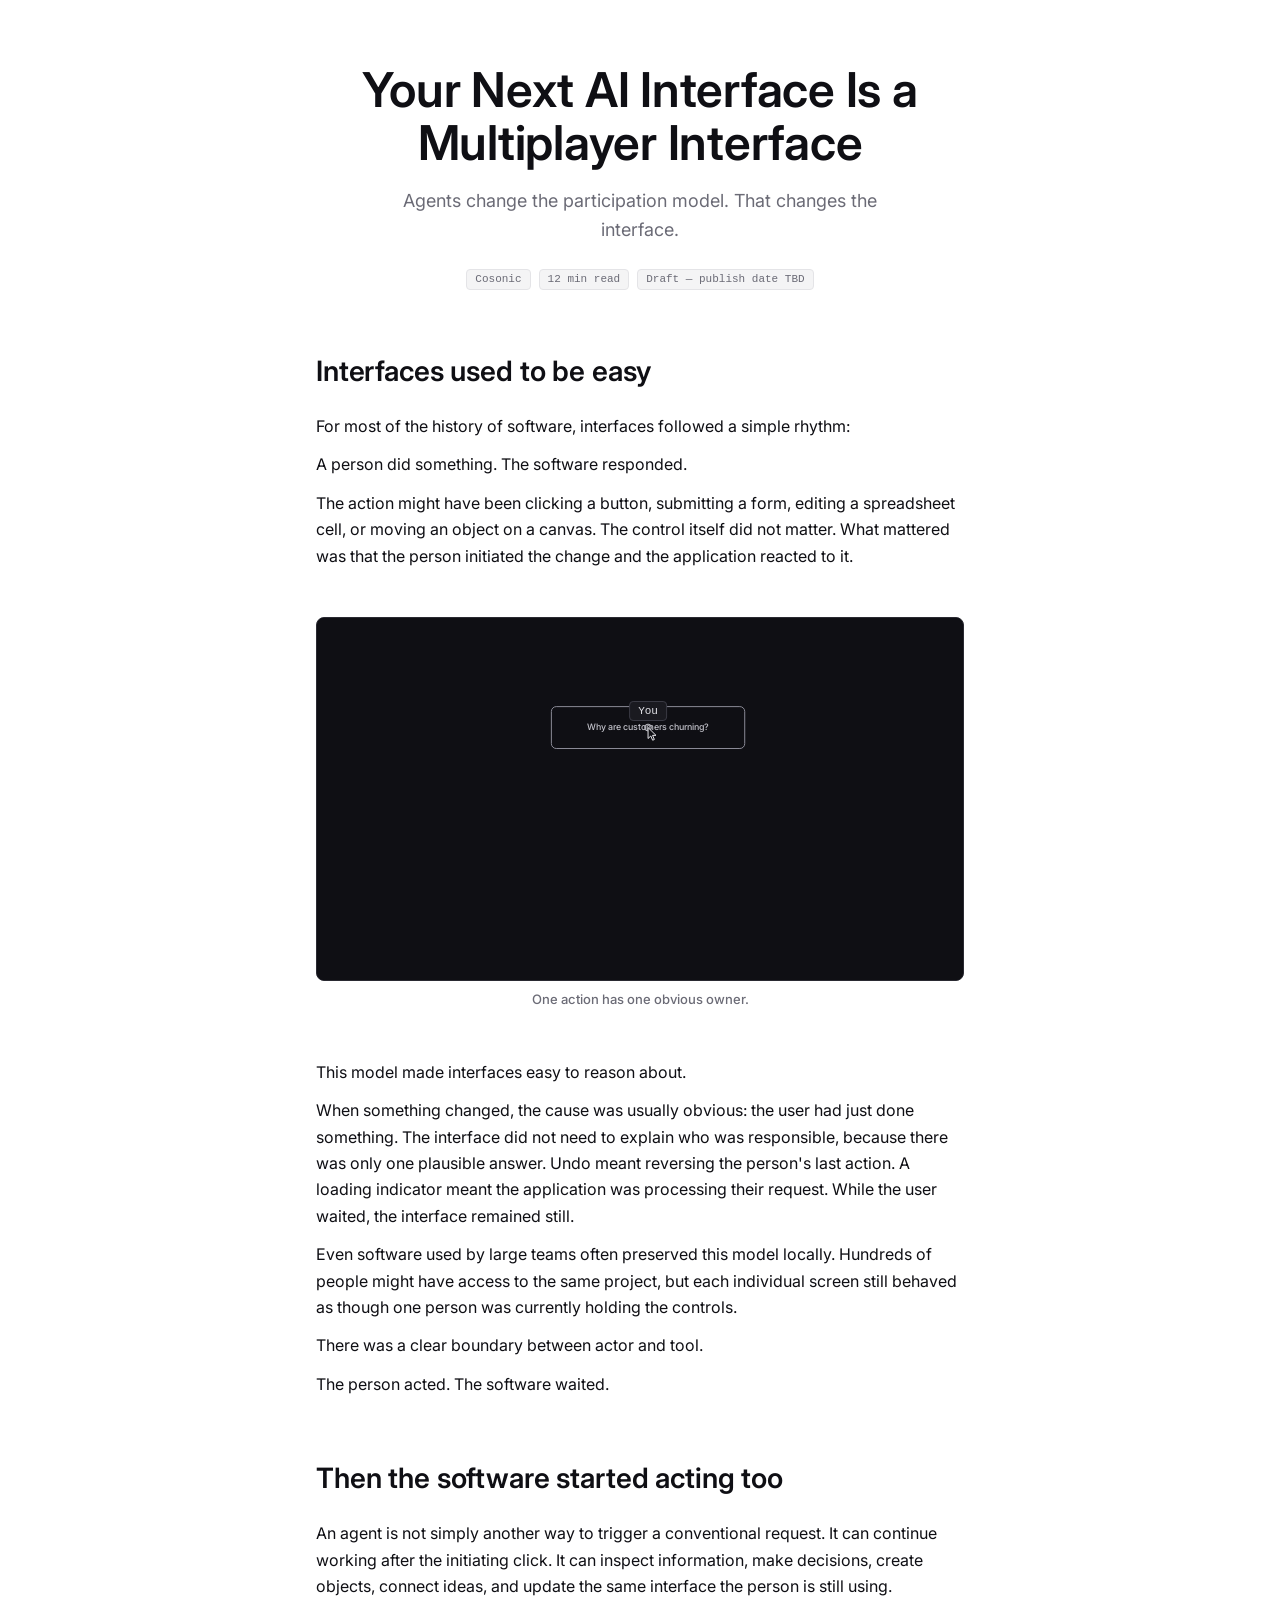
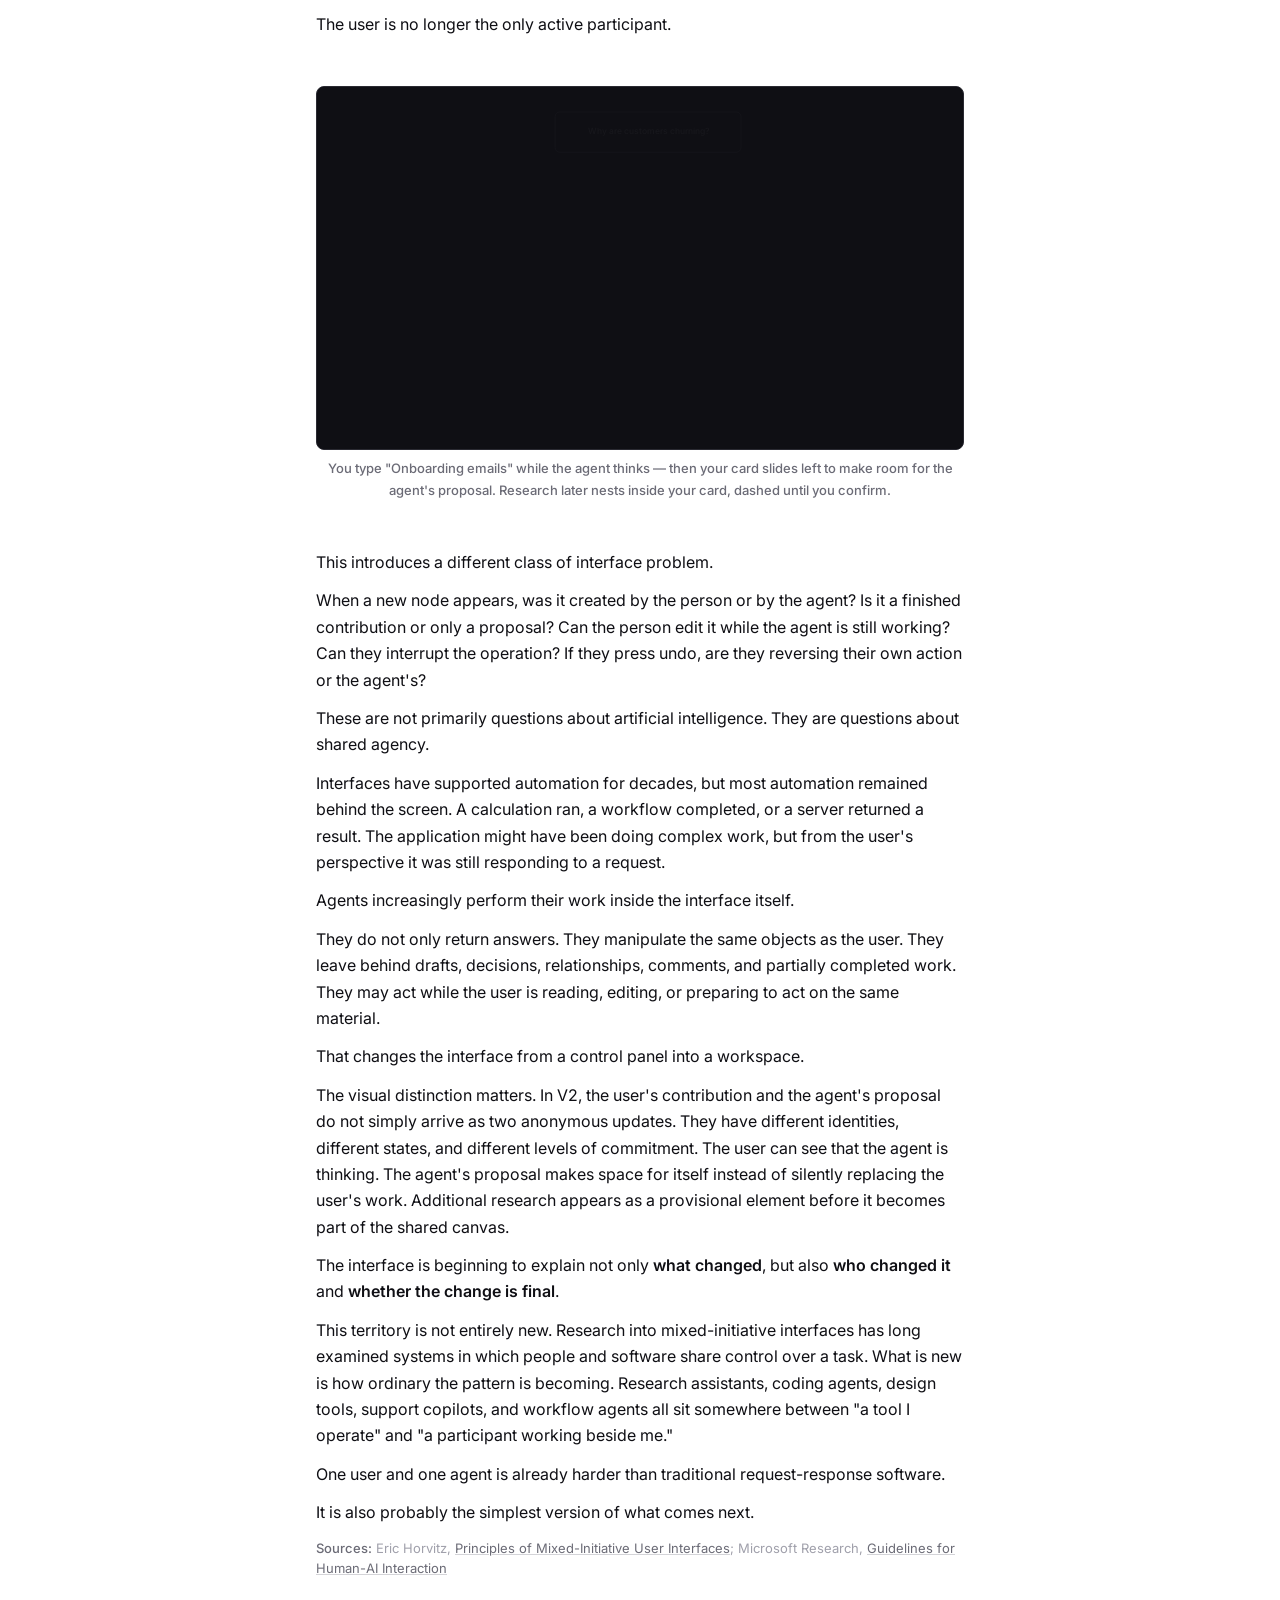
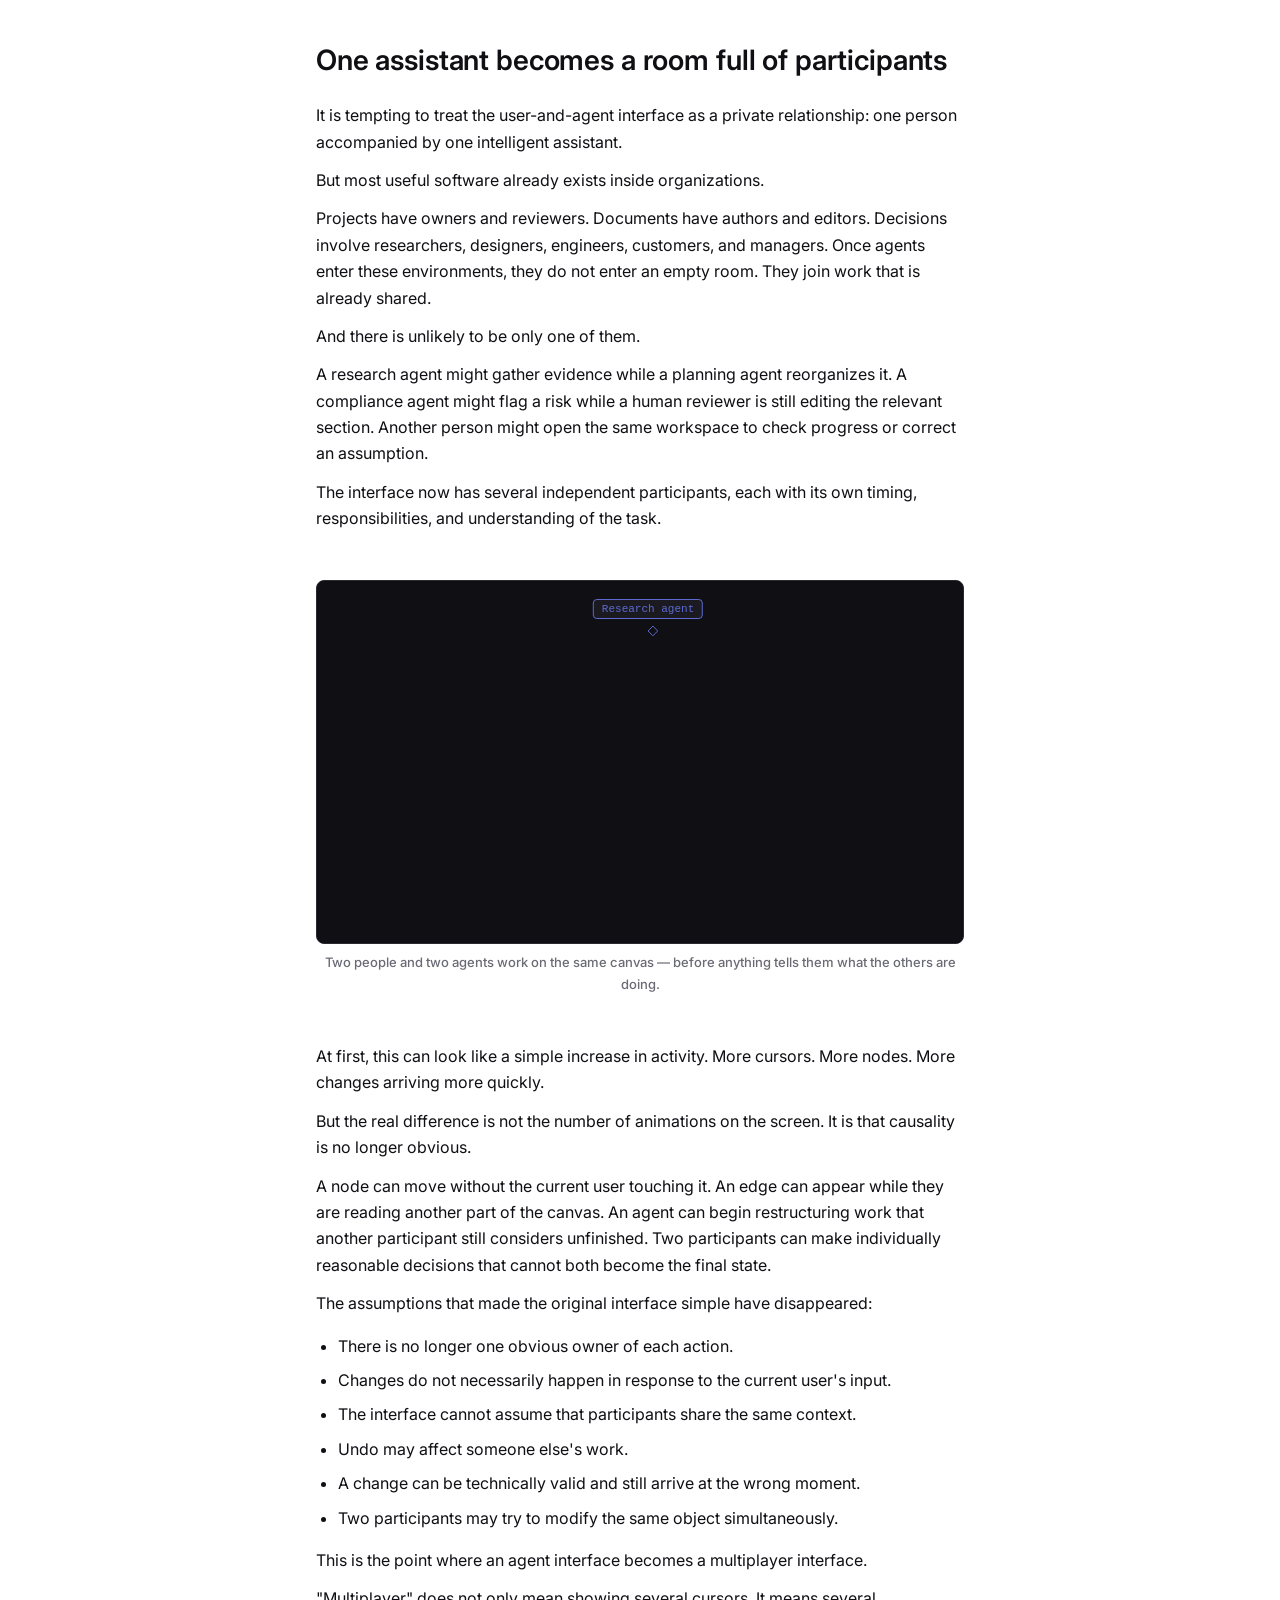
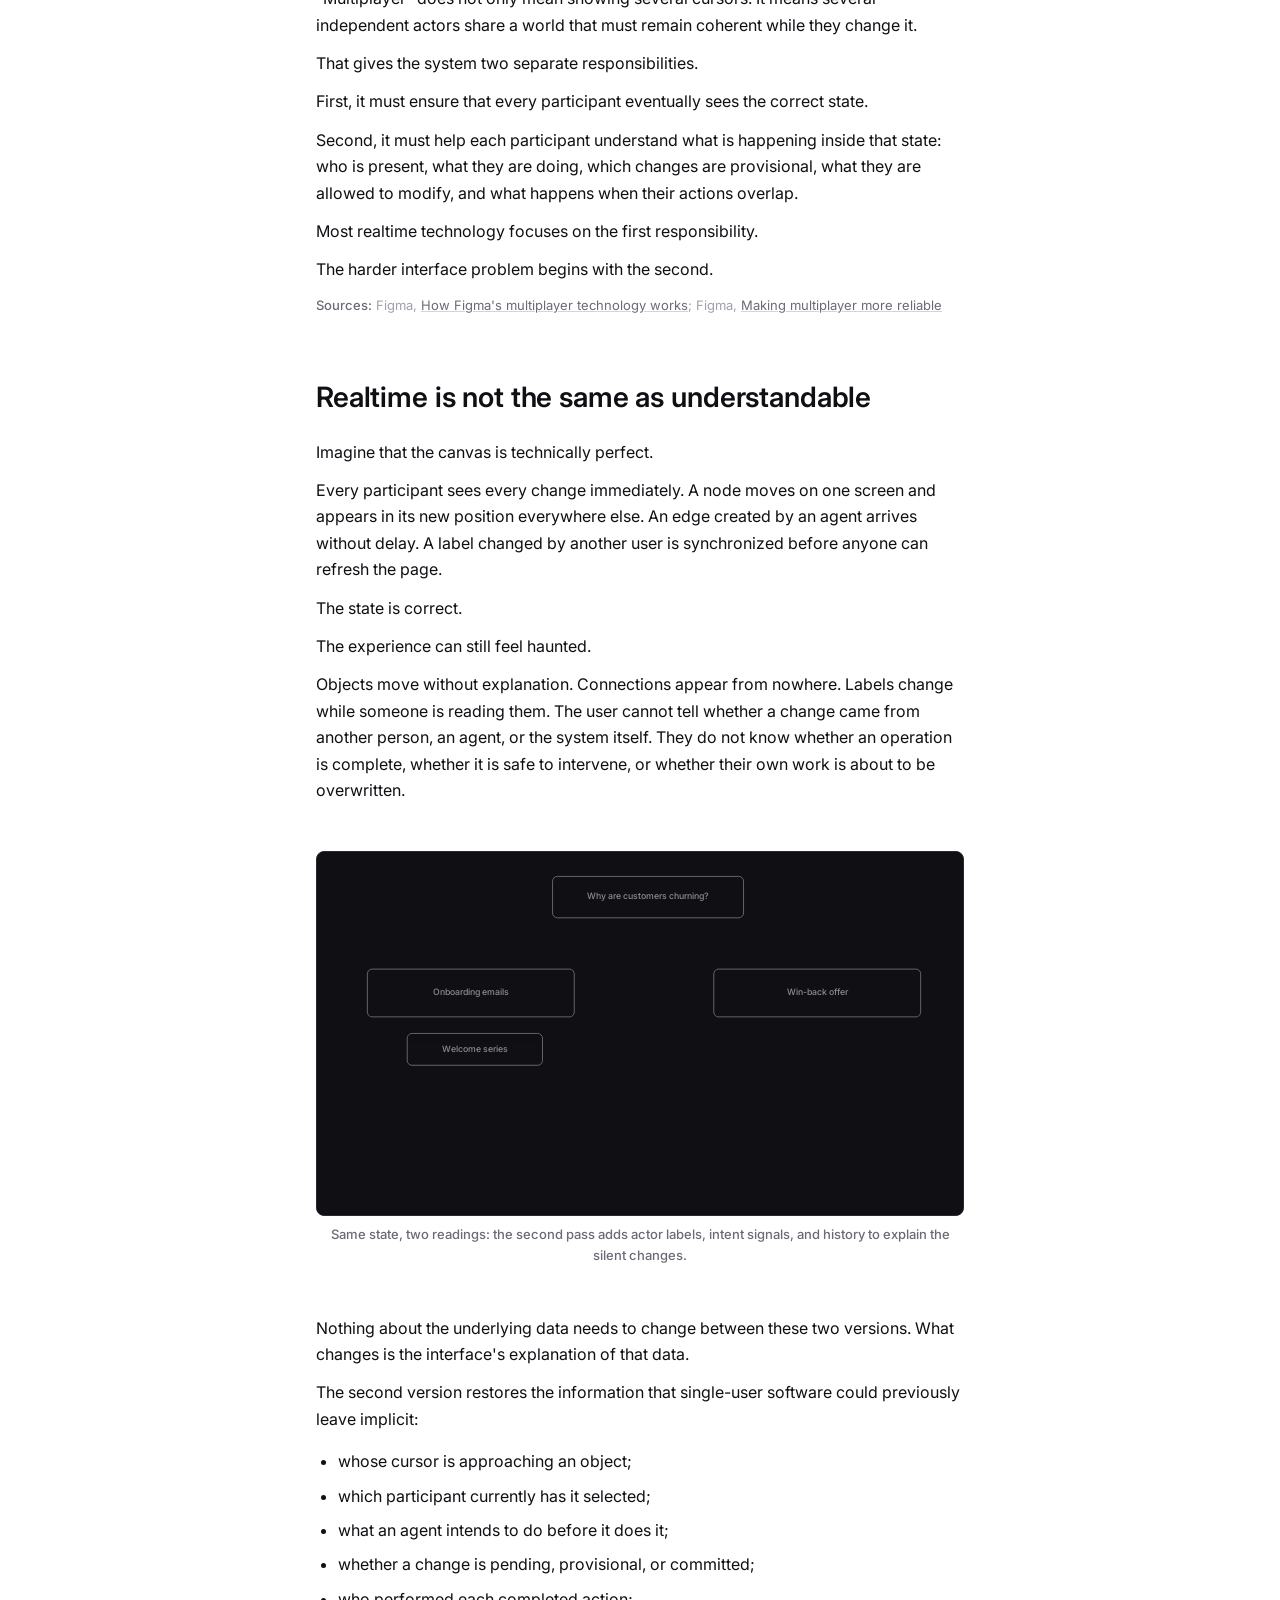
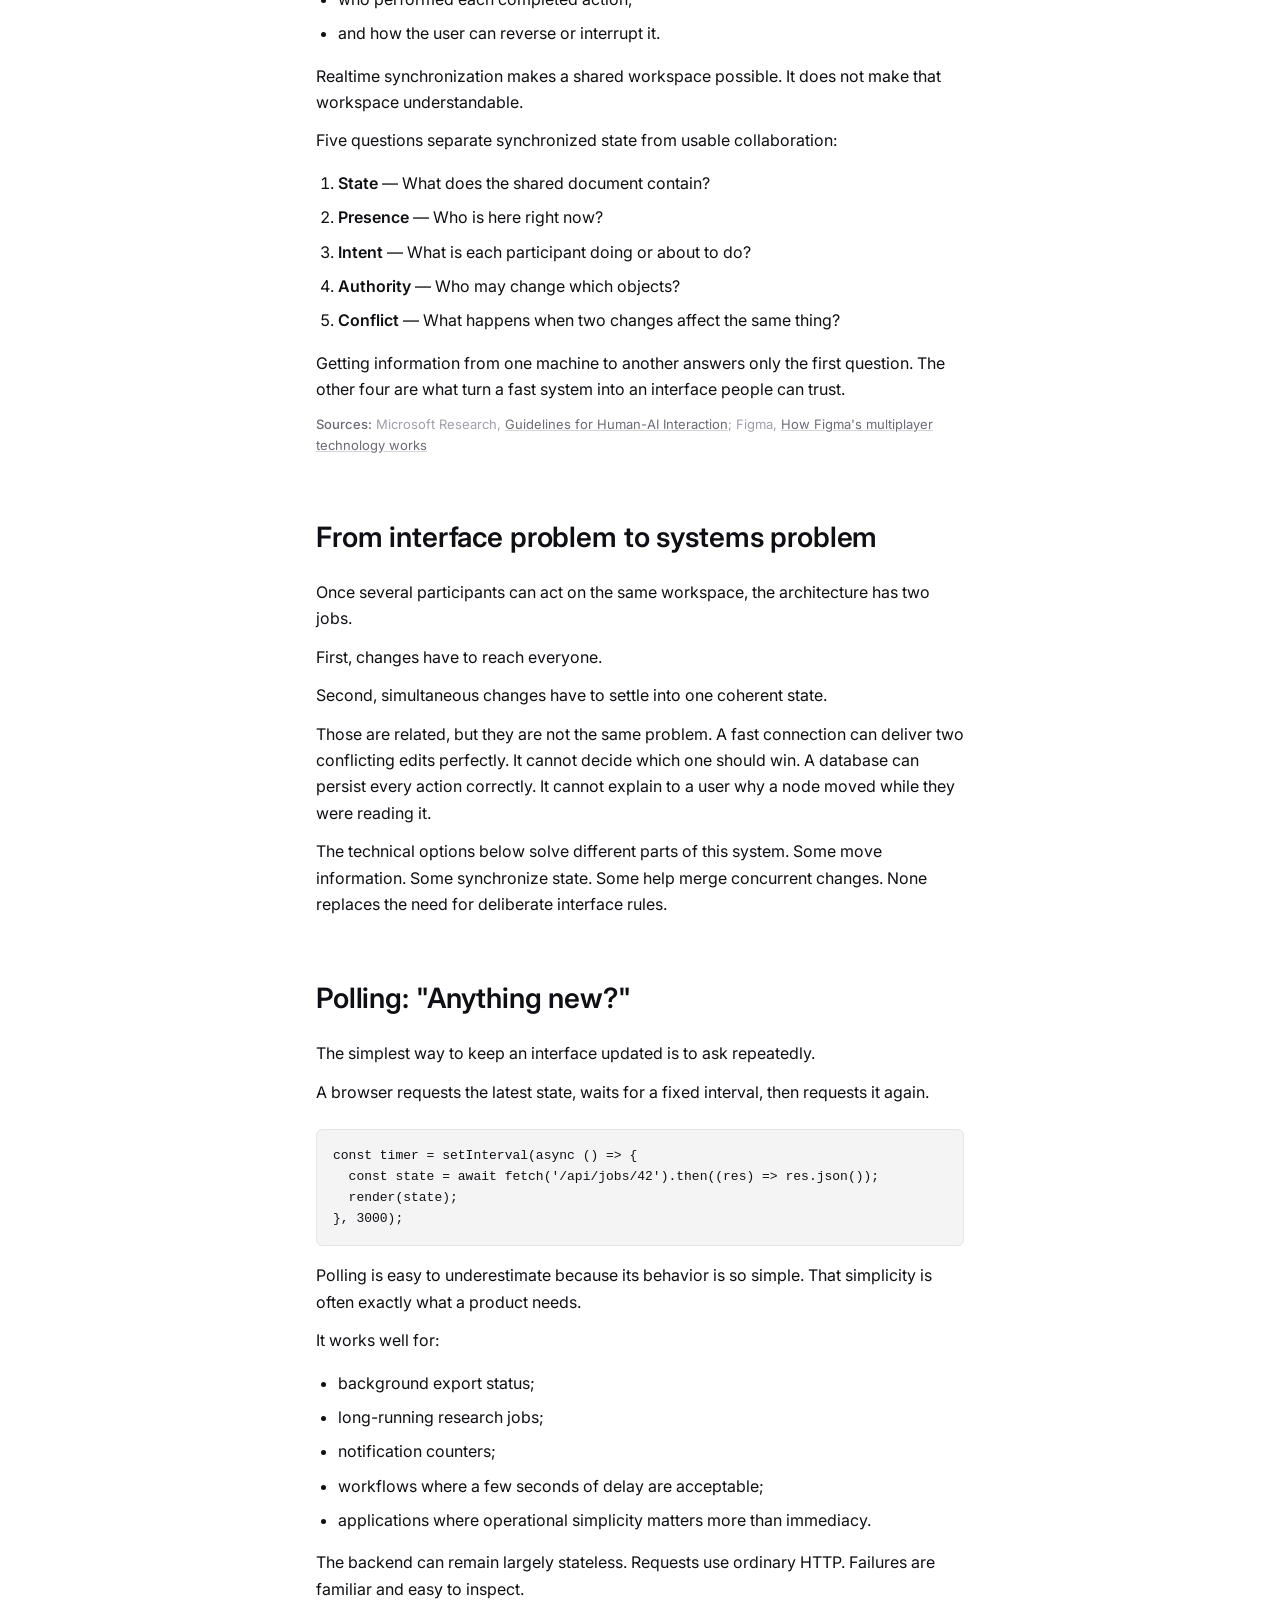
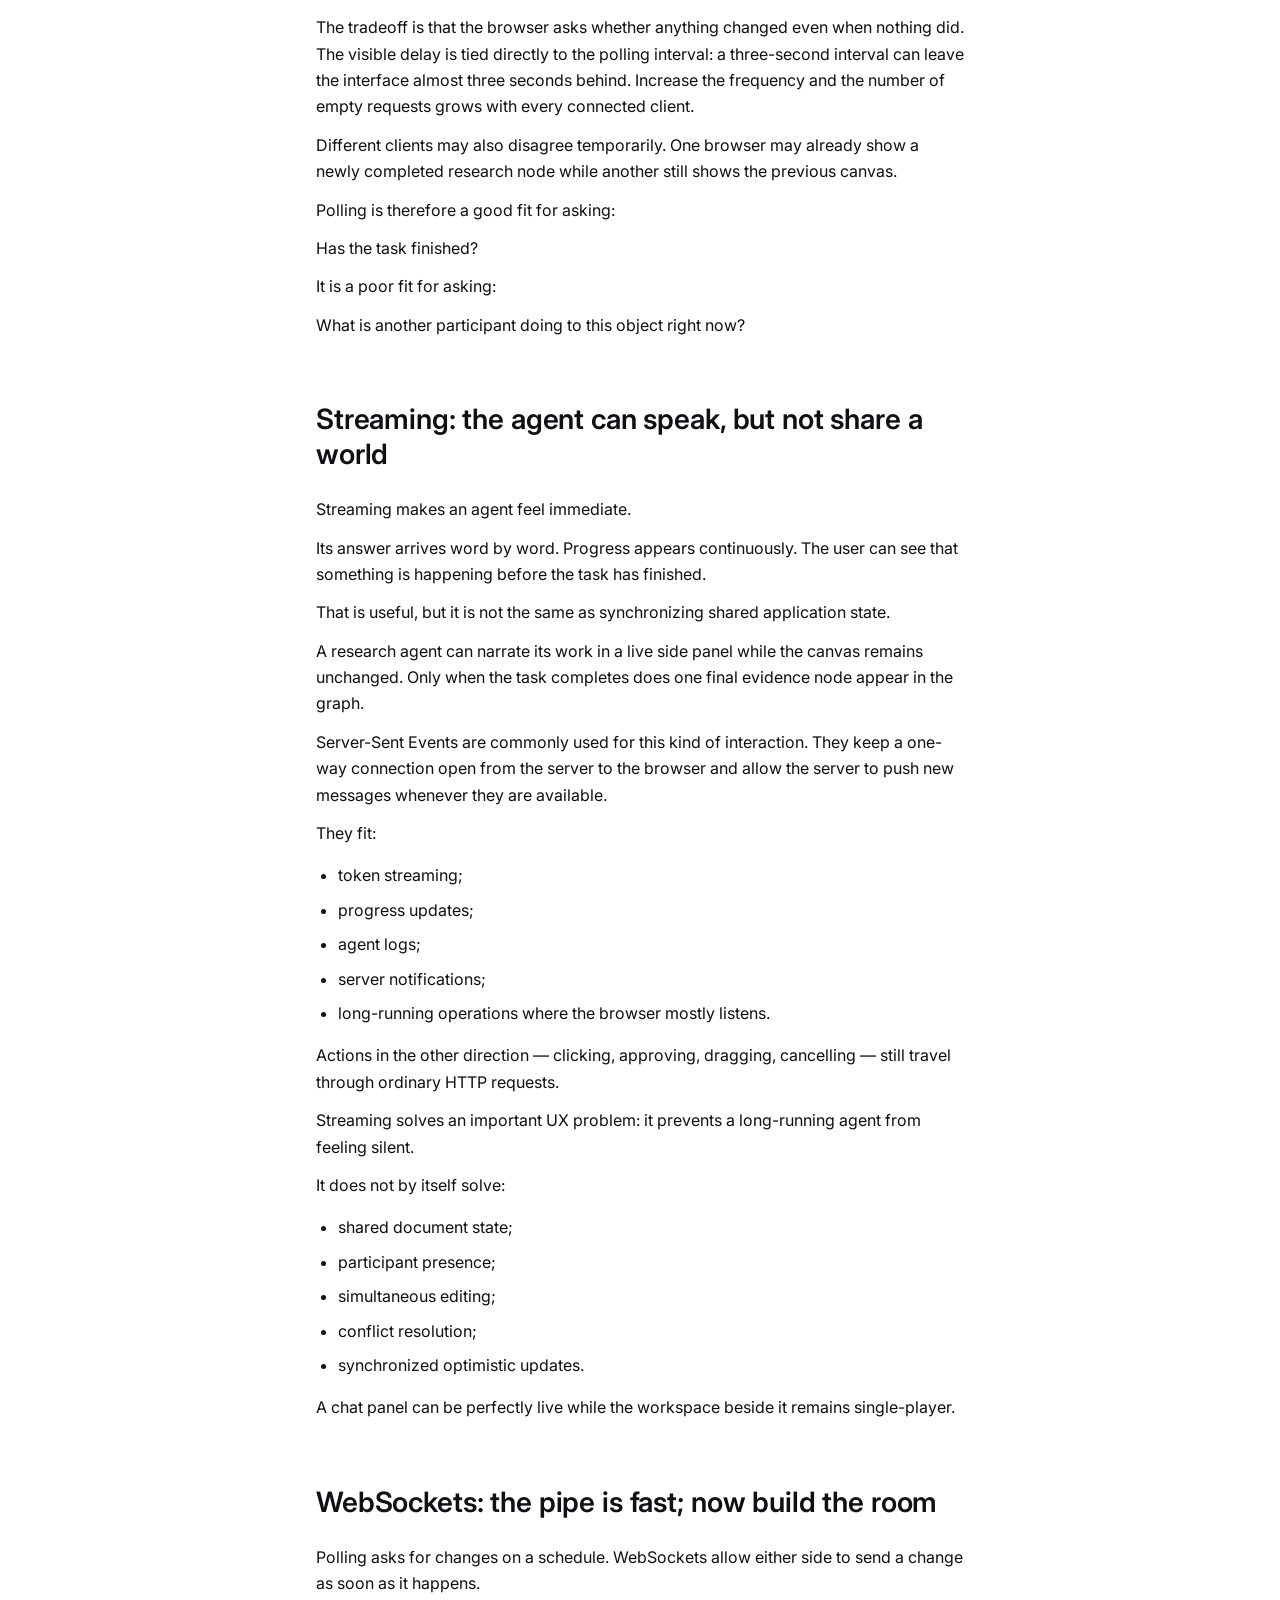
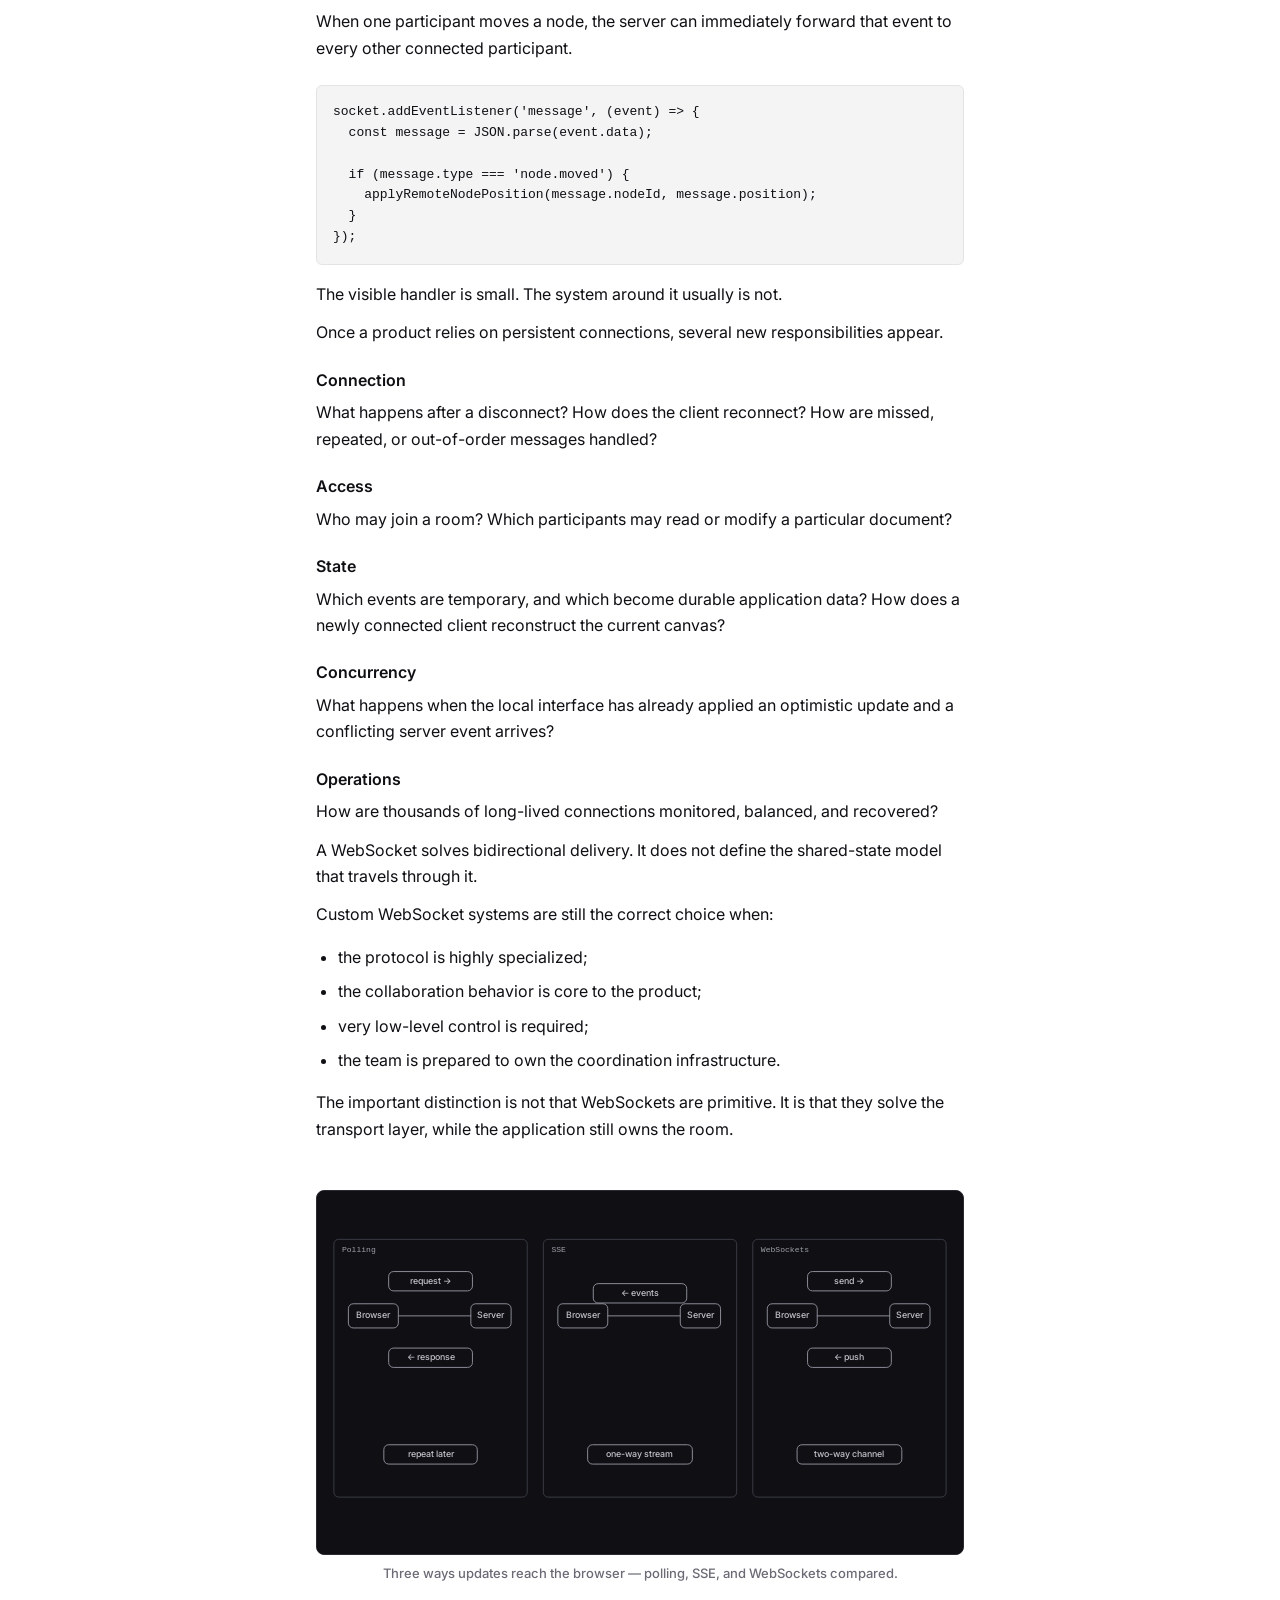
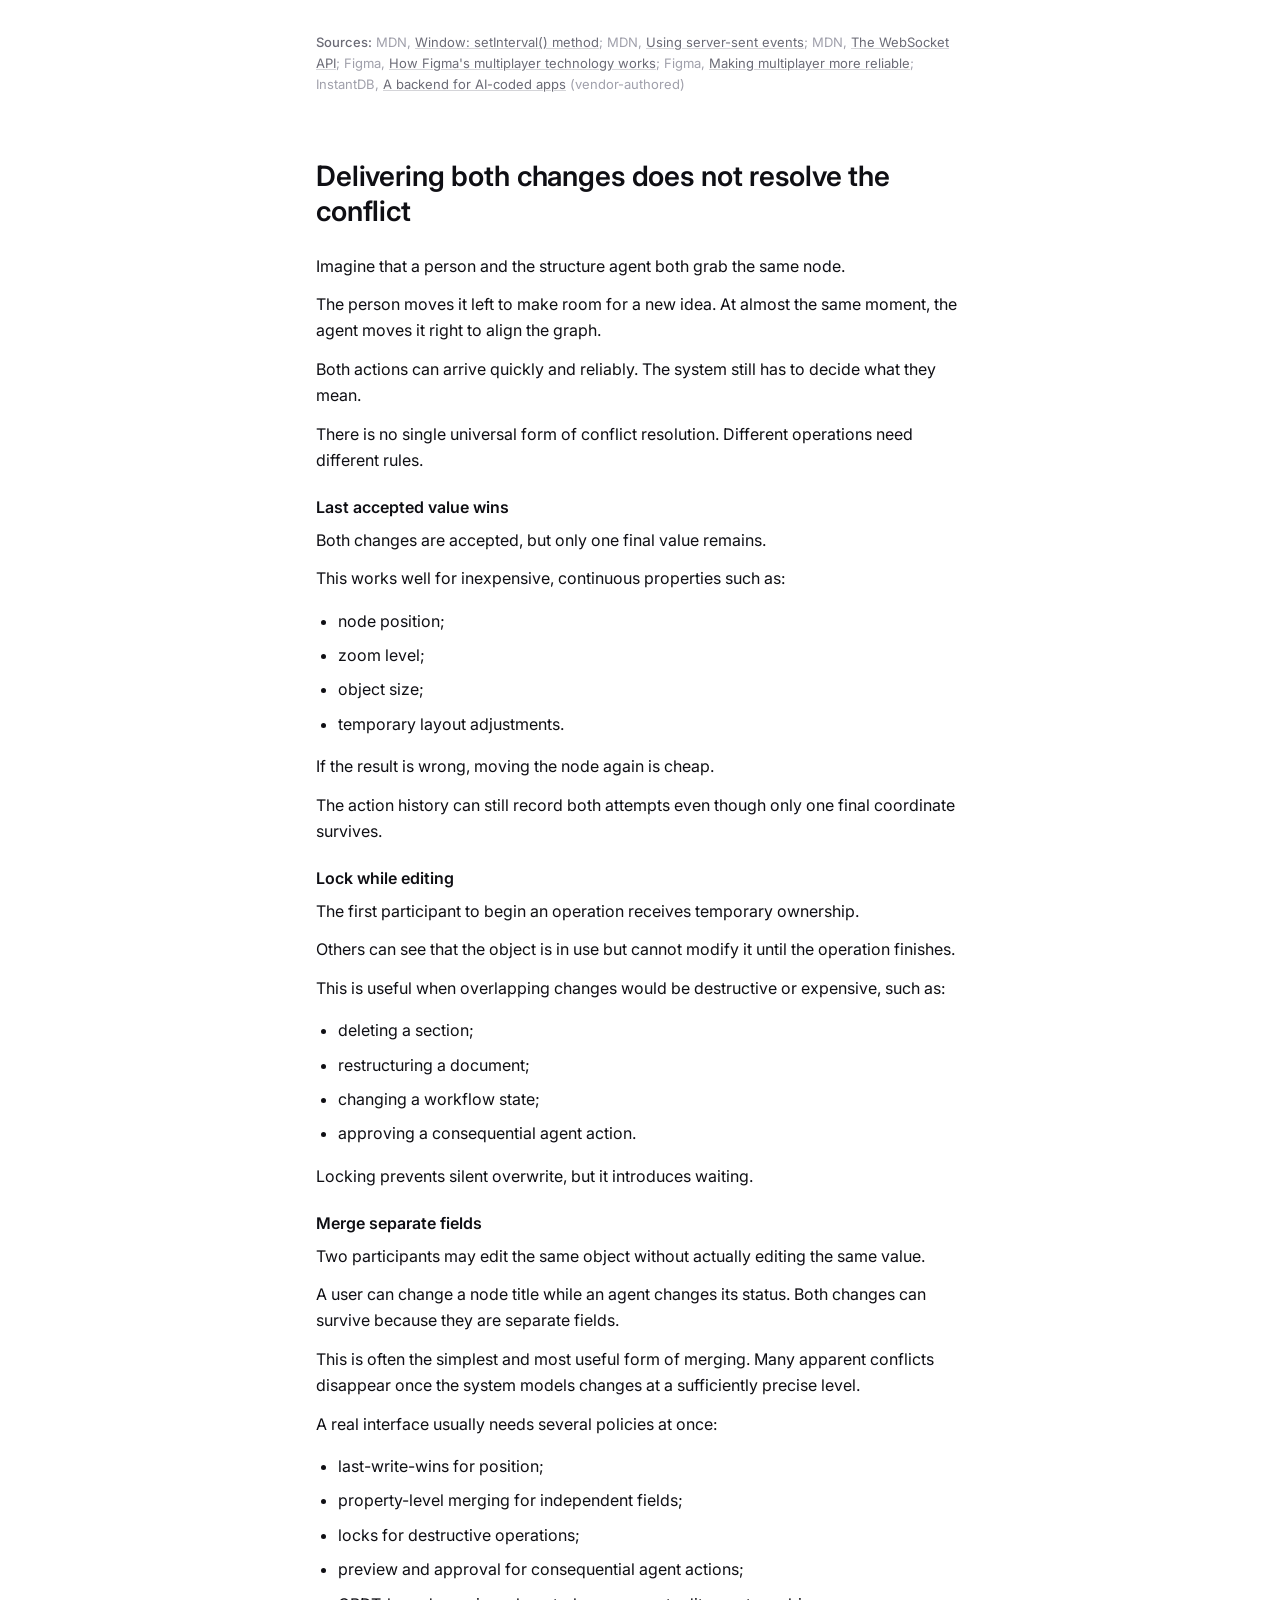
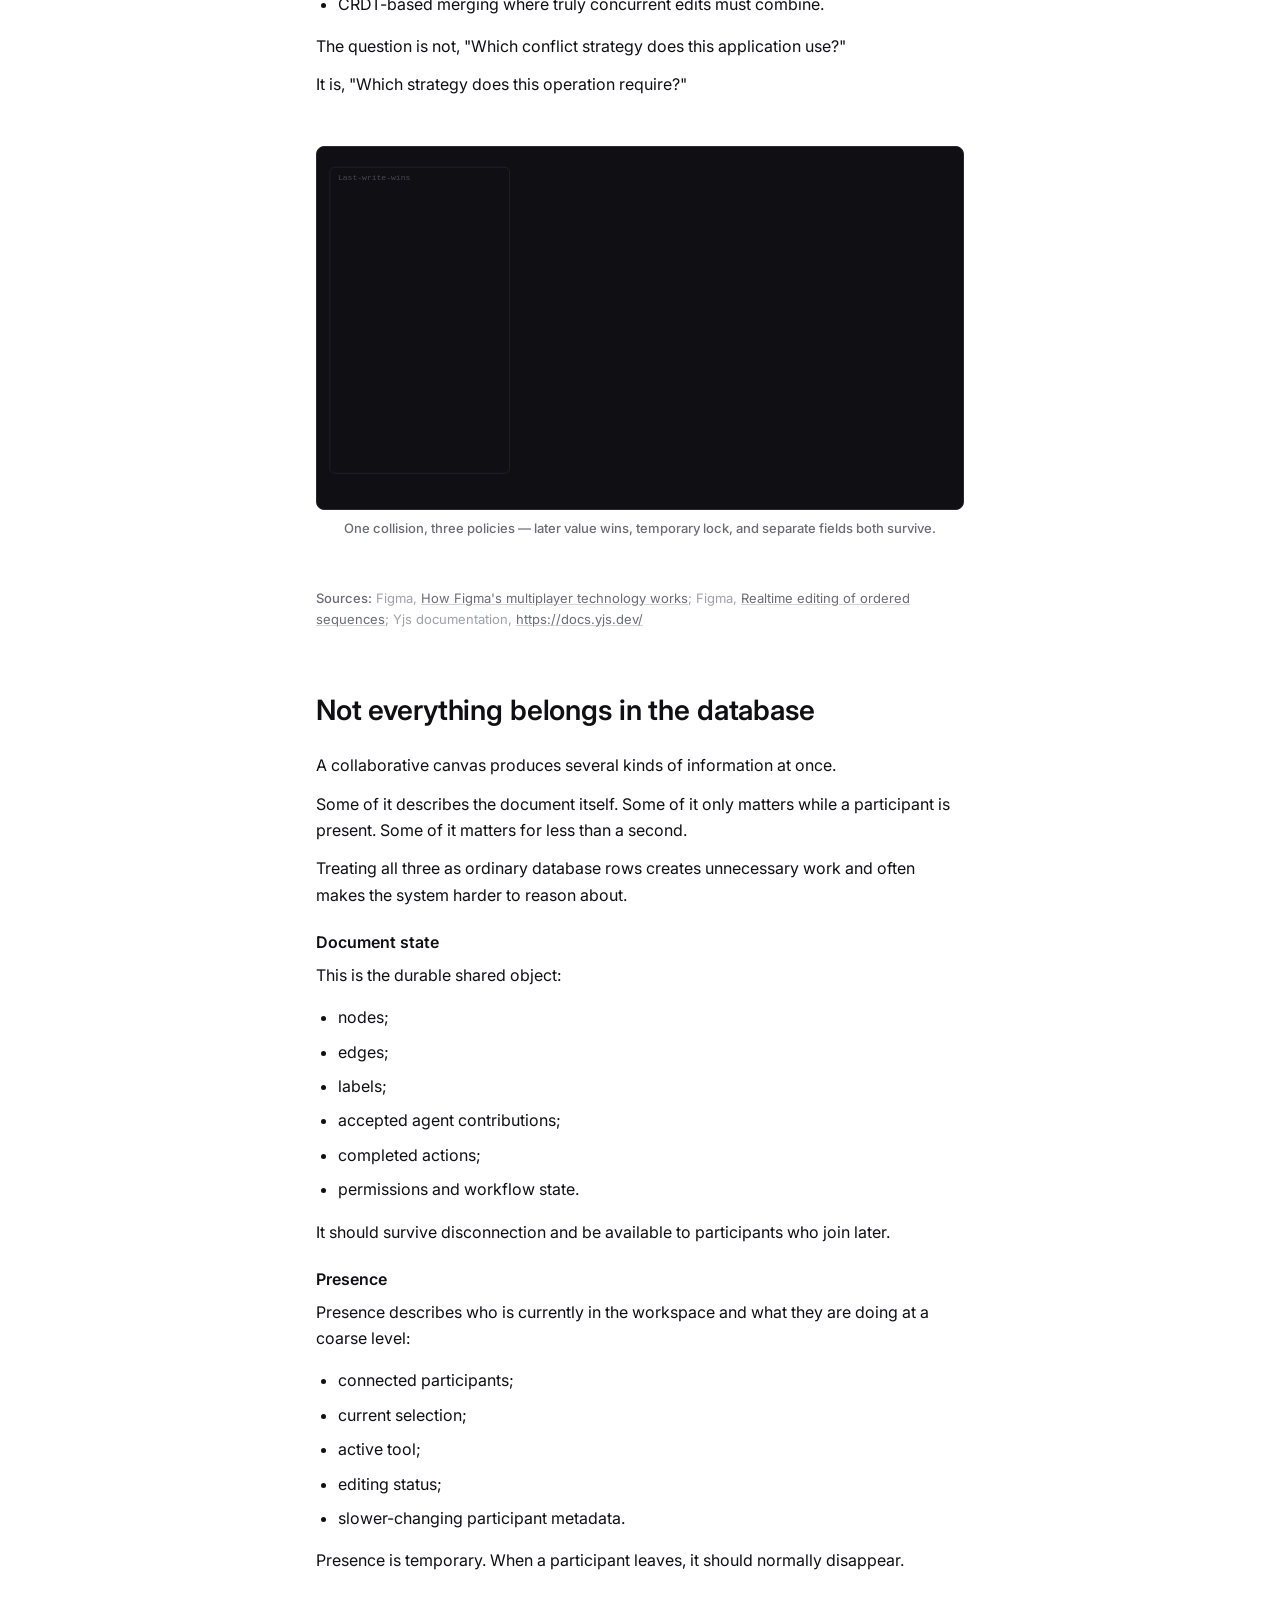
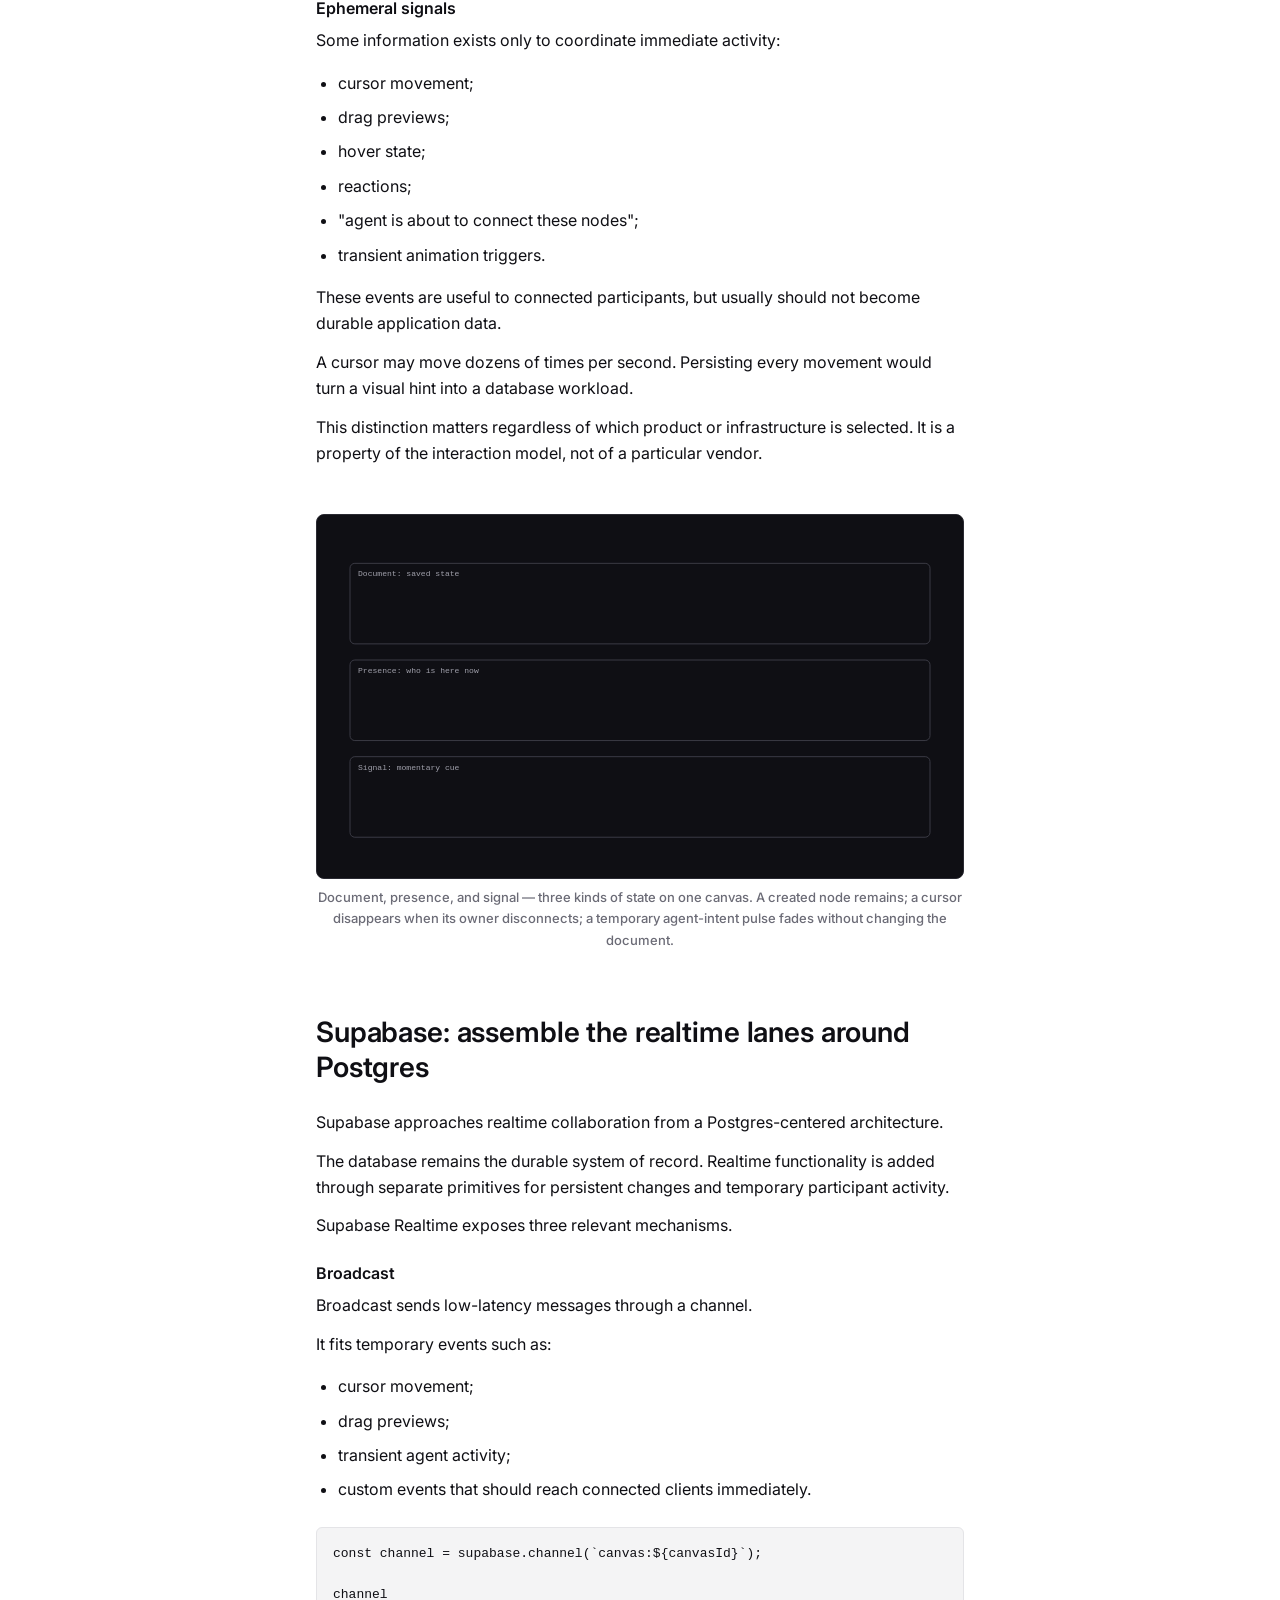
==== index.html @ 23bfccf8 "Publish static site" ====
<!DOCTYPE html>
<html lang="en">
<head>
  <meta charset="UTF-8">
  <meta name="viewport" content="width=device-width, initial-scale=1.0">
  <title>Your Next AI Interface Is a Multiplayer Interface</title>
  <link rel="preconnect" href="https://fonts.googleapis.com">
  <link rel="preconnect" href="https://fonts.gstatic.com" crossorigin>
  <link href="https://fonts.googleapis.com/css2?family=Inter:wght@400;500;600&display=swap" rel="stylesheet">
  <link rel="stylesheet" href="styles.css">
</head>
<body>
  <article id="story">
    <header class="article-header">
      <h1>Your Next AI Interface Is a Multiplayer Interface</h1>
      <p class="subtitle">Agents change the participation model. That changes the interface.</p>
      <div class="byline">
        <span class="chip">Cosonic</span>
        <span class="chip">12 min read</span>
        <span class="chip">Draft — publish date TBD</span>
      </div>
    </header>

    <section id="s1" aria-labelledby="s1-h">
      <h2 id="s1-h">Interfaces used to be easy</h2>
      <p>For most of the history of software, interfaces followed a simple rhythm:</p>
      <p>A person did something. The software responded.</p>
      <p>The action might have been clicking a button, submitting a form, editing a spreadsheet cell, or moving an object on a canvas. The control itself did not matter. What mattered was that the person initiated the change and the application reacted to it.</p>
      <figure class="figure-breakout">
        <div class="animation-container" data-scene="V1" data-theme="dark" data-cursor-tags="boxed"></div>
        <figcaption>One action has one obvious owner.</figcaption>
      </figure>
      <p>This model made interfaces easy to reason about.</p>
      <p>When something changed, the cause was usually obvious: the user had just done something. The interface did not need to explain who was responsible, because there was only one plausible answer. Undo meant reversing the person's last action. A loading indicator meant the application was processing their request. While the user waited, the interface remained still.</p>
      <p>Even software used by large teams often preserved this model locally. Hundreds of people might have access to the same project, but each individual screen still behaved as though one person was currently holding the controls.</p>
      <p>There was a clear boundary between actor and tool.</p>
      <p>The person acted. The software waited.</p>
    </section>

    <section id="s2" aria-labelledby="s2-h">
      <h2 id="s2-h">Then the software started acting too</h2>
      <p>An agent is not simply another way to trigger a conventional request. It can continue working after the initiating click. It can inspect information, make decisions, create objects, connect ideas, and update the same interface the person is still using.</p>
      <p>The user is no longer the only active participant.</p>
      <figure class="figure-breakout">
        <div class="animation-container" data-scene="V2D" data-theme="dark" data-cursor-tags="boxed"></div>
        <figcaption>You type "Onboarding emails" while the agent thinks — then your card slides left to make room for the agent's proposal. Research later nests inside your card, dashed until you confirm.</figcaption>
      </figure>
      <p>This introduces a different class of interface problem.</p>
      <p>When a new node appears, was it created by the person or by the agent? Is it a finished contribution or only a proposal? Can the person edit it while the agent is still working? Can they interrupt the operation? If they press undo, are they reversing their own action or the agent's?</p>
      <p>These are not primarily questions about artificial intelligence. They are questions about shared agency.</p>
      <p>Interfaces have supported automation for decades, but most automation remained behind the screen. A calculation ran, a workflow completed, or a server returned a result. The application might have been doing complex work, but from the user's perspective it was still responding to a request.</p>
      <p>Agents increasingly perform their work inside the interface itself.</p>
      <p>They do not only return answers. They manipulate the same objects as the user. They leave behind drafts, decisions, relationships, comments, and partially completed work. They may act while the user is reading, editing, or preparing to act on the same material.</p>
      <p>That changes the interface from a control panel into a workspace.</p>
      <p>The visual distinction matters. In V2, the user's contribution and the agent's proposal do not simply arrive as two anonymous updates. They have different identities, different states, and different levels of commitment. The user can see that the agent is thinking. The agent's proposal makes space for itself instead of silently replacing the user's work. Additional research appears as a provisional element before it becomes part of the shared canvas.</p>
      <p>The interface is beginning to explain not only <strong>what changed</strong>, but also <strong>who changed it</strong> and <strong>whether the change is final</strong>.</p>
      <p>This territory is not entirely new. Research into mixed-initiative interfaces has long examined systems in which people and software share control over a task. What is new is how ordinary the pattern is becoming. Research assistants, coding agents, design tools, support copilots, and workflow agents all sit somewhere between "a tool I operate" and "a participant working beside me."</p>
      <p>One user and one agent is already harder than traditional request-response software.</p>
      <p>It is also probably the simplest version of what comes next.</p>
      <p class="sources"><strong>Sources:</strong> Eric Horvitz, <a href="https://www.microsoft.com/en-us/research/publication/principles-mixed-initiative-user-interfaces/">Principles of Mixed-Initiative User Interfaces</a>; Microsoft Research, <a href="https://www.microsoft.com/en-us/research/project/guidelines-for-human-ai-interaction/">Guidelines for Human-AI Interaction</a></p>
    </section>

    <section id="s3" aria-labelledby="s3-h">
      <h2 id="s3-h">One assistant becomes a room full of participants</h2>
      <p>It is tempting to treat the user-and-agent interface as a private relationship: one person accompanied by one intelligent assistant.</p>
      <p>But most useful software already exists inside organizations.</p>
      <p>Projects have owners and reviewers. Documents have authors and editors. Decisions involve researchers, designers, engineers, customers, and managers. Once agents enter these environments, they do not enter an empty room. They join work that is already shared.</p>
      <p>And there is unlikely to be only one of them.</p>
      <p>A research agent might gather evidence while a planning agent reorganizes it. A compliance agent might flag a risk while a human reviewer is still editing the relevant section. Another person might open the same workspace to check progress or correct an assumption.</p>
      <p>The interface now has several independent participants, each with its own timing, responsibilities, and understanding of the task.</p>
      <figure class="figure-breakout">
        <div class="animation-container" data-scene="V3" data-theme="dark" data-cursor-tags="boxed"></div>
        <figcaption>Two people and two agents work on the same canvas — before anything tells them what the others are doing.</figcaption>
      </figure>
      <p>At first, this can look like a simple increase in activity. More cursors. More nodes. More changes arriving more quickly.</p>
      <p>But the real difference is not the number of animations on the screen. It is that causality is no longer obvious.</p>
      <p>A node can move without the current user touching it. An edge can appear while they are reading another part of the canvas. An agent can begin restructuring work that another participant still considers unfinished. Two participants can make individually reasonable decisions that cannot both become the final state.</p>
      <p>The assumptions that made the original interface simple have disappeared:</p>
      <ul>
        <li>There is no longer one obvious owner of each action.</li>
        <li>Changes do not necessarily happen in response to the current user's input.</li>
        <li>The interface cannot assume that participants share the same context.</li>
        <li>Undo may affect someone else's work.</li>
        <li>A change can be technically valid and still arrive at the wrong moment.</li>
        <li>Two participants may try to modify the same object simultaneously.</li>
      </ul>
      <p>This is the point where an agent interface becomes a multiplayer interface.</p>
      <p>"Multiplayer" does not only mean showing several cursors. It means several independent actors share a world that must remain coherent while they change it.</p>
      <p>That gives the system two separate responsibilities.</p>
      <p>First, it must ensure that every participant eventually sees the correct state.</p>
      <p>Second, it must help each participant understand what is happening inside that state: who is present, what they are doing, which changes are provisional, what they are allowed to modify, and what happens when their actions overlap.</p>
      <p>Most realtime technology focuses on the first responsibility.</p>
      <p>The harder interface problem begins with the second.</p>
      <p class="sources"><strong>Sources:</strong> Figma, <a href="https://www.figma.com/blog/how-figmas-multiplayer-technology-works/">How Figma's multiplayer technology works</a>; Figma, <a href="https://www.figma.com/blog/making-multiplayer-more-reliable/">Making multiplayer more reliable</a></p>
    </section>

    <section id="s4" aria-labelledby="s4-h">
      <h2 id="s4-h">Realtime is not the same as understandable</h2>
      <p>Imagine that the canvas is technically perfect.</p>
      <p>Every participant sees every change immediately. A node moves on one screen and appears in its new position everywhere else. An edge created by an agent arrives without delay. A label changed by another user is synchronized before anyone can refresh the page.</p>
      <p>The state is correct.</p>
      <p>The experience can still feel haunted.</p>
      <p>Objects move without explanation. Connections appear from nowhere. Labels change while someone is reading them. The user cannot tell whether a change came from another person, an agent, or the system itself. They do not know whether an operation is complete, whether it is safe to intervene, or whether their own work is about to be overwritten.</p>
      <figure class="figure-breakout">
        <div class="animation-container" data-scene="V4" data-theme="dark" data-cursor-tags="boxed"></div>
        <figcaption>Same state, two readings: the second pass adds actor labels, intent signals, and history to explain the silent changes.</figcaption>
      </figure>
      <p>Nothing about the underlying data needs to change between these two versions. What changes is the interface's explanation of that data.</p>
      <p>The second version restores the information that single-user software could previously leave implicit:</p>
      <ul>
        <li>whose cursor is approaching an object;</li>
        <li>which participant currently has it selected;</li>
        <li>what an agent intends to do before it does it;</li>
        <li>whether a change is pending, provisional, or committed;</li>
        <li>who performed each completed action;</li>
        <li>and how the user can reverse or interrupt it.</li>
      </ul>
      <p>Realtime synchronization makes a shared workspace possible. It does not make that workspace understandable.</p>
      <p>Five questions separate synchronized state from usable collaboration:</p>
      <ol>
        <li><strong>State</strong> — What does the shared document contain?</li>
        <li><strong>Presence</strong> — Who is here right now?</li>
        <li><strong>Intent</strong> — What is each participant doing or about to do?</li>
        <li><strong>Authority</strong> — Who may change which objects?</li>
        <li><strong>Conflict</strong> — What happens when two changes affect the same thing?</li>
      </ol>
      <p>Getting information from one machine to another answers only the first question. The other four are what turn a fast system into an interface people can trust.</p>
      <p class="sources"><strong>Sources:</strong> Microsoft Research, <a href="https://www.microsoft.com/en-us/research/project/guidelines-for-human-ai-interaction/">Guidelines for Human-AI Interaction</a>; Figma, <a href="https://www.figma.com/blog/how-figmas-multiplayer-technology-works/">How Figma's multiplayer technology works</a></p>
    </section>

    <section id="s5" aria-labelledby="s5-h">
      <h2 id="s5-h">From interface problem to systems problem</h2>
      <p>Once several participants can act on the same workspace, the architecture has two jobs.</p>
      <p>First, changes have to reach everyone.</p>
      <p>Second, simultaneous changes have to settle into one coherent state.</p>
      <p>Those are related, but they are not the same problem. A fast connection can deliver two conflicting edits perfectly. It cannot decide which one should win. A database can persist every action correctly. It cannot explain to a user why a node moved while they were reading it.</p>
      <p>The technical options below solve different parts of this system. Some move information. Some synchronize state. Some help merge concurrent changes. None replaces the need for deliberate interface rules.</p>
    </section>

    <section id="s6" aria-labelledby="s6-h">
      <h2 id="s6-h">Polling: "Anything new?"</h2>
      <p>The simplest way to keep an interface updated is to ask repeatedly.</p>
      <p>A browser requests the latest state, waits for a fixed interval, then requests it again.</p>
      <pre><code>const timer = setInterval(async () => {
  const state = await fetch('/api/jobs/42').then((res) => res.json());
  render(state);
}, 3000);</code></pre>
      <p>Polling is easy to underestimate because its behavior is so simple. That simplicity is often exactly what a product needs.</p>
      <p>It works well for:</p>
      <ul>
        <li>background export status;</li>
        <li>long-running research jobs;</li>
        <li>notification counters;</li>
        <li>workflows where a few seconds of delay are acceptable;</li>
        <li>applications where operational simplicity matters more than immediacy.</li>
      </ul>
      <p>The backend can remain largely stateless. Requests use ordinary HTTP. Failures are familiar and easy to inspect.</p>
      <p>The tradeoff is that the browser asks whether anything changed even when nothing did. The visible delay is tied directly to the polling interval: a three-second interval can leave the interface almost three seconds behind. Increase the frequency and the number of empty requests grows with every connected client.</p>
      <p>Different clients may also disagree temporarily. One browser may already show a newly completed research node while another still shows the previous canvas.</p>
      <p>Polling is therefore a good fit for asking:</p>
      <p class="callout">Has the task finished?</p>
      <p>It is a poor fit for asking:</p>
      <p class="callout">What is another participant doing to this object right now?</p>
    </section>

    <section id="s7" aria-labelledby="s7-h">
      <h2 id="s7-h">Streaming: the agent can speak, but not share a world</h2>
      <p>Streaming makes an agent feel immediate.</p>
      <p>Its answer arrives word by word. Progress appears continuously. The user can see that something is happening before the task has finished.</p>
      <p>That is useful, but it is not the same as synchronizing shared application state.</p>
      <p>A research agent can narrate its work in a live side panel while the canvas remains unchanged. Only when the task completes does one final evidence node appear in the graph.</p>
      <p>Server-Sent Events are commonly used for this kind of interaction. They keep a one-way connection open from the server to the browser and allow the server to push new messages whenever they are available.</p>
      <p>They fit:</p>
      <ul>
        <li>token streaming;</li>
        <li>progress updates;</li>
        <li>agent logs;</li>
        <li>server notifications;</li>
        <li>long-running operations where the browser mostly listens.</li>
      </ul>
      <p>Actions in the other direction — clicking, approving, dragging, cancelling — still travel through ordinary HTTP requests.</p>
      <p>Streaming solves an important UX problem: it prevents a long-running agent from feeling silent.</p>
      <p>It does not by itself solve:</p>
      <ul>
        <li>shared document state;</li>
        <li>participant presence;</li>
        <li>simultaneous editing;</li>
        <li>conflict resolution;</li>
        <li>synchronized optimistic updates.</li>
      </ul>
      <p>A chat panel can be perfectly live while the workspace beside it remains single-player.</p>
    </section>

    <section id="s8" aria-labelledby="s8-h">
      <h2 id="s8-h">WebSockets: the pipe is fast; now build the room</h2>
      <p>Polling asks for changes on a schedule. WebSockets allow either side to send a change as soon as it happens.</p>
      <p>When one participant moves a node, the server can immediately forward that event to every other connected participant.</p>
      <pre><code>socket.addEventListener('message', (event) => {
  const message = JSON.parse(event.data);

  if (message.type === 'node.moved') {
    applyRemoteNodePosition(message.nodeId, message.position);
  }
});</code></pre>
      <p>The visible handler is small. The system around it usually is not.</p>
      <p>Once a product relies on persistent connections, several new responsibilities appear.</p>
      <h3>Connection</h3>
      <p>What happens after a disconnect? How does the client reconnect? How are missed, repeated, or out-of-order messages handled?</p>
      <h3>Access</h3>
      <p>Who may join a room? Which participants may read or modify a particular document?</p>
      <h3>State</h3>
      <p>Which events are temporary, and which become durable application data? How does a newly connected client reconstruct the current canvas?</p>
      <h3>Concurrency</h3>
      <p>What happens when the local interface has already applied an optimistic update and a conflicting server event arrives?</p>
      <h3>Operations</h3>
      <p>How are thousands of long-lived connections monitored, balanced, and recovered?</p>
      <p>A WebSocket solves bidirectional delivery. It does not define the shared-state model that travels through it.</p>
      <p>Custom WebSocket systems are still the correct choice when:</p>
      <ul>
        <li>the protocol is highly specialized;</li>
        <li>the collaboration behavior is core to the product;</li>
        <li>very low-level control is required;</li>
        <li>the team is prepared to own the coordination infrastructure.</li>
      </ul>
      <p>The important distinction is not that WebSockets are primitive. It is that they solve the transport layer, while the application still owns the room.</p>
      <figure class="figure-breakout">
        <div class="animation-container" data-scene="D1" data-theme="dark" data-cursor-tags="boxed"></div>
        <figcaption>Three ways updates reach the browser — polling, SSE, and WebSockets compared.</figcaption>
      </figure>
      <p class="sources"><strong>Sources:</strong> MDN, <a href="https://developer.mozilla.org/en-US/docs/Web/API/Window/setInterval">Window: setInterval() method</a>; MDN, <a href="https://developer.mozilla.org/en-US/docs/Web/API/Server-sent_events/Using_server-sent_events">Using server-sent events</a>; MDN, <a href="https://developer.mozilla.org/en-US/docs/Web/API/WebSockets_API">The WebSocket API</a>; Figma, <a href="https://www.figma.com/blog/how-figmas-multiplayer-technology-works/">How Figma's multiplayer technology works</a>; Figma, <a href="https://www.figma.com/blog/making-multiplayer-more-reliable/">Making multiplayer more reliable</a>; InstantDB, <a href="https://www.instantdb.com/essays/architecture">A backend for AI-coded apps</a> (vendor-authored)</p>
    </section>

    <section id="s9" aria-labelledby="s9-h">
      <h2 id="s9-h">Delivering both changes does not resolve the conflict</h2>
      <p>Imagine that a person and the structure agent both grab the same node.</p>
      <p>The person moves it left to make room for a new idea. At almost the same moment, the agent moves it right to align the graph.</p>
      <p>Both actions can arrive quickly and reliably. The system still has to decide what they mean.</p>
      <p>There is no single universal form of conflict resolution. Different operations need different rules.</p>
      <h3>Last accepted value wins</h3>
      <p>Both changes are accepted, but only one final value remains.</p>
      <p>This works well for inexpensive, continuous properties such as:</p>
      <ul>
        <li>node position;</li>
        <li>zoom level;</li>
        <li>object size;</li>
        <li>temporary layout adjustments.</li>
      </ul>
      <p>If the result is wrong, moving the node again is cheap.</p>
      <p>The action history can still record both attempts even though only one final coordinate survives.</p>
      <h3>Lock while editing</h3>
      <p>The first participant to begin an operation receives temporary ownership.</p>
      <p>Others can see that the object is in use but cannot modify it until the operation finishes.</p>
      <p>This is useful when overlapping changes would be destructive or expensive, such as:</p>
      <ul>
        <li>deleting a section;</li>
        <li>restructuring a document;</li>
        <li>changing a workflow state;</li>
        <li>approving a consequential agent action.</li>
      </ul>
      <p>Locking prevents silent overwrite, but it introduces waiting.</p>
      <h3>Merge separate fields</h3>
      <p>Two participants may edit the same object without actually editing the same value.</p>
      <p>A user can change a node title while an agent changes its status. Both changes can survive because they are separate fields.</p>
      <p>This is often the simplest and most useful form of merging. Many apparent conflicts disappear once the system models changes at a sufficiently precise level.</p>
      <p>A real interface usually needs several policies at once:</p>
      <ul>
        <li>last-write-wins for position;</li>
        <li>property-level merging for independent fields;</li>
        <li>locks for destructive operations;</li>
        <li>preview and approval for consequential agent actions;</li>
        <li>CRDT-based merging where truly concurrent edits must combine.</li>
      </ul>
      <p>The question is not, "Which conflict strategy does this application use?"</p>
      <p>It is, "Which strategy does this operation require?"</p>
      <figure class="figure-breakout">
        <div class="animation-container" data-scene="D2" data-theme="dark" data-cursor-tags="boxed"></div>
        <figcaption>One collision, three policies — later value wins, temporary lock, and separate fields both survive.</figcaption>
      </figure>
      <p class="sources"><strong>Sources:</strong> Figma, <a href="https://www.figma.com/blog/how-figmas-multiplayer-technology-works/">How Figma's multiplayer technology works</a>; Figma, <a href="https://www.figma.com/blog/realtime-editing-of-ordered-sequences/">Realtime editing of ordered sequences</a>; Yjs documentation, <a href="https://docs.yjs.dev/">https://docs.yjs.dev/</a></p>
    </section>

    <section id="s10" aria-labelledby="s10-h">
      <h2 id="s10-h">Not everything belongs in the database</h2>
      <p>A collaborative canvas produces several kinds of information at once.</p>
      <p>Some of it describes the document itself. Some of it only matters while a participant is present. Some of it matters for less than a second.</p>
      <p>Treating all three as ordinary database rows creates unnecessary work and often makes the system harder to reason about.</p>
      <h3>Document state</h3>
      <p>This is the durable shared object:</p>
      <ul>
        <li>nodes;</li>
        <li>edges;</li>
        <li>labels;</li>
        <li>accepted agent contributions;</li>
        <li>completed actions;</li>
        <li>permissions and workflow state.</li>
      </ul>
      <p>It should survive disconnection and be available to participants who join later.</p>
      <h3>Presence</h3>
      <p>Presence describes who is currently in the workspace and what they are doing at a coarse level:</p>
      <ul>
        <li>connected participants;</li>
        <li>current selection;</li>
        <li>active tool;</li>
        <li>editing status;</li>
        <li>slower-changing participant metadata.</li>
      </ul>
      <p>Presence is temporary. When a participant leaves, it should normally disappear.</p>
      <h3>Ephemeral signals</h3>
      <p>Some information exists only to coordinate immediate activity:</p>
      <ul>
        <li>cursor movement;</li>
        <li>drag previews;</li>
        <li>hover state;</li>
        <li>reactions;</li>
        <li>"agent is about to connect these nodes";</li>
        <li>transient animation triggers.</li>
      </ul>
      <p>These events are useful to connected participants, but usually should not become durable application data.</p>
      <p>A cursor may move dozens of times per second. Persisting every movement would turn a visual hint into a database workload.</p>
      <p>This distinction matters regardless of which product or infrastructure is selected. It is a property of the interaction model, not of a particular vendor.</p>
      <figure class="figure-breakout">
        <div class="animation-container" data-scene="D3" data-theme="dark" data-cursor-tags="boxed"></div>
        <figcaption>Document, presence, and signal — three kinds of state on one canvas. A created node remains; a cursor disappears when its owner disconnects; a temporary agent-intent pulse fades without changing the document.</figcaption>
      </figure>
    </section>

    <section id="s11" aria-labelledby="s11-h">
      <h2 id="s11-h">Supabase: assemble the realtime lanes around Postgres</h2>
      <p>Supabase approaches realtime collaboration from a Postgres-centered architecture.</p>
      <p>The database remains the durable system of record. Realtime functionality is added through separate primitives for persistent changes and temporary participant activity.</p>
      <p>Supabase Realtime exposes three relevant mechanisms.</p>
      <h3>Broadcast</h3>
      <p>Broadcast sends low-latency messages through a channel.</p>
      <p>It fits temporary events such as:</p>
      <ul>
        <li>cursor movement;</li>
        <li>drag previews;</li>
        <li>transient agent activity;</li>
        <li>custom events that should reach connected clients immediately.</li>
      </ul>
      <pre><code>const channel = supabase.channel(`canvas:${canvasId}`);

channel
  .on('broadcast', { event: 'cursor' }, ({ payload }) => {
    renderRemoteCursor(payload);
  })
  .subscribe();</code></pre>
      <h3>Presence</h3>
      <p>Presence synchronizes temporary participant state.</p>
      <p>It can represent:</p>
      <ul>
        <li>who is connected;</li>
        <li>which node is selected;</li>
        <li>which tool a participant is using;</li>
        <li>whether an agent is idle, working, or waiting.</li>
      </ul>
      <h3>Database changes</h3>
      <p>Persistent application changes can be distributed from Postgres.</p>
      <pre><code>supabase
  .channel(`nodes:${canvasId}`)
  .on(
    'postgres_changes',
    { event: '*', schema: 'public', table: 'nodes' },
    ({ new: node }) => updateNode(node),
  )
  .subscribe();</code></pre>
      <p>Supabase also supports broadcasting database-triggered changes, and its documentation recommends Broadcast for many scaled database-change scenarios rather than relying exclusively on direct Postgres Changes subscriptions.</p>
      <p>The architectural appeal is clear:</p>
      <ul>
        <li>Postgres remains the source of truth;</li>
        <li>existing SQL and relational models remain useful;</li>
        <li>row-level security can continue governing access;</li>
        <li>persistent and ephemeral information remain separate.</li>
      </ul>
      <p>The tradeoff is that Supabase provides primitives rather than a complete synchronization model.</p>
      <p>The application still decides:</p>
      <ul>
        <li>how optimistic updates work;</li>
        <li>how local and remote changes reconcile;</li>
        <li>which conflict rules apply;</li>
        <li>how reconnects restore state;</li>
        <li>how channels are created and cleaned up;</li>
        <li>how high-frequency activity is throttled.</li>
      </ul>
      <p>Supabase is therefore a strong fit when a team wants to keep Postgres at the center and is comfortable assembling the collaboration behavior explicitly.</p>
      <figure class="figure-breakout">
        <table class="decision-table">
          <thead>
            <tr>
              <th scope="col">Canvas information</th>
              <th scope="col">Supabase primitive</th>
            </tr>
          </thead>
          <tbody>
            <tr><td>Saved nodes, edges, labels, workflow state</td><td>Postgres rows</td></tr>
            <tr><td>Durable changes clients should hear about</td><td>Database-triggered Broadcast or Postgres Changes</td></tr>
            <tr><td>Connected users, selections, editing status</td><td>Presence</td></tr>
            <tr><td>Cursor movement, drag previews, agent activity</td><td>Broadcast</td></tr>
          </tbody>
        </table>
        <figcaption>Supabase maps different collaboration state to different primitives instead of treating every update as one kind of database row.</figcaption>
      </figure>
      <p class="sources"><strong>Sources:</strong> Supabase, <a href="https://supabase.com/docs/guides/realtime">Realtime</a>; Supabase, <a href="https://supabase.com/docs/guides/realtime/presence">Presence</a>; Supabase, <a href="https://supabase.com/docs/guides/realtime/architecture">Realtime Architecture</a>; Supabase, <a href="https://supabase.com/docs/guides/realtime/subscribing-to-database-changes">Subscribing to Database Changes</a>; Supabase, <a href="https://supabase.com/docs/guides/realtime/broadcast">Broadcast</a>; Supabase, <a href="https://supabase.com/docs/guides/realtime/limits">Realtime Limits</a>; AgileSoftLabs, <a href="https://www.agilesoftlabs.com/blog/2026/05/supabase-realtime-in-production-what">Supabase Realtime in Production</a> (secondary practitioner perspective)</p>
    </section>

    <section id="s12" aria-labelledby="s12-h">
      <h2 id="s12-h">InstantDB: subscribe to the state you need</h2>
      <p>Supabase gives an application several realtime building blocks to combine.</p>
      <p>A sync-oriented database such as InstantDB starts at a different abstraction level.</p>
      <p>Instead of writing a handler for every event that might change the canvas, the client declares which data it needs. The system keeps that result current as humans and agents modify it.</p>
      <pre><code>const { data } = db.useQuery({
  nodes: {},
  edges: {},
});</code></pre>
      <p>A write is expressed as a transaction against the shared data model:</p>
      <pre><code>db.transact(
  db.tx.nodes[node.id].update({
    x: nextPosition.x,
    y: nextPosition.y,
    updatedBy: participantId,
  }),
);</code></pre>
      <p>The conceptual difference is:</p>
      <h3>Event handlers</h3>
      <pre><code>Receive node.moved
→ inspect the message
→ update local state
→ reconcile with optimistic state</code></pre>
      <h3>Subscribed result</h3>
      <pre><code>Subscribe to nodes and edges
→ subscribed result stays current</code></pre>
      <p>The complexity does not disappear. More of it moves into the synchronization layer.</p>
      <p>For the canvas, the model could be:</p>
      <ul>
        <li>nodes and edges: transactions;</li>
        <li>active participants and selections: presence;</li>
        <li>temporary activity: topics.</li>
      </ul>
      <p>Optimistic local behavior is part of the client model. The user can move a node immediately without waiting for a round trip, while the underlying transaction is synchronized in the background.</p>
      <p>That can substantially reduce application-specific code for:</p>
      <ul>
        <li>cache invalidation;</li>
        <li>subscription handling;</li>
        <li>optimistic updates;</li>
        <li>local reconciliation;</li>
        <li>keeping several views consistent.</li>
      </ul>
      <p>The tradeoff is architectural commitment.</p>
      <p>Adopting InstantDB means adopting more than a transport channel:</p>
      <ul>
        <li>its schema model;</li>
        <li>its query language;</li>
        <li>its transaction API;</li>
        <li>its permissions system;</li>
        <li>its synchronization behavior.</li>
      </ul>
      <p>That is a larger decision than adding realtime delivery to an existing Postgres backend.</p>
      <p>The fair comparison is therefore not, "InstantDB is better than Supabase."</p>
      <p>It is, "InstantDB owns more synchronization work, while Supabase leaves more of that work in the application."</p>
      <p>The right choice depends on whether reducing synchronization plumbing is worth adopting a more opinionated backend abstraction.</p>
      <figure class="figure-breakout">
        <div class="animation-container" data-scene="D4" data-theme="dark" data-cursor-tags="boxed"></div>
        <figcaption>Event handlers versus a subscribed result — explicit cache-handling code compared with data that stays current through the sync layer.</figcaption>
      </figure>
      <p class="sources"><strong>Sources:</strong> InstantDB, <a href="https://www.instantdb.com/essays/db_browser">Database in the Browser, a Spec</a> (vendor-authored); InstantDB, <a href="https://www.instantdb.com/essays/architecture">A backend for AI-coded apps</a> (vendor-authored); InstantDB, <a href="https://www.instantdb.com/docs/instaql">InstaQL</a>; InstantDB, <a href="https://www.instantdb.com/docs/presence-and-topics">Presence and topics</a>; InstantDB, <a href="https://www.instantdb.com/docs/permissions">Permissions</a>; InstantDB, <a href="https://www.instantdb.com/docs/self-hosting">Self-hosting</a></p>
    </section>

    <section id="s13" aria-labelledby="s13-h">
      <h2 id="s13-h">Alternatives solve different layers</h2>
      <p>Supabase and InstantDB are not the only reasonable choices, and several relevant alternatives solve different parts of the architecture.</p>
      <h3>Liveblocks: collaboration added to an existing product</h3>
      <p>Liveblocks is a specialist collaboration layer rather than a general application database replacement.</p>
      <p>It provides features such as:</p>
      <ul>
        <li>presence;</li>
        <li>cursors;</li>
        <li>shared storage;</li>
        <li>comments;</li>
        <li>collaborative React Flow integrations.</li>
      </ul>
      <p>It fits teams that already have a backend and want to add a focused collaboration layer around canvases, documents, or discussions.</p>
      <h3>Yjs: data structures designed to merge</h3>
      <p>Yjs provides CRDT-based shared data types.</p>
      <p>Two disconnected participants can edit the same document independently and later merge their changes without replacing the entire document with one winner.</p>
      <p>It fits cases where:</p>
      <ul>
        <li>offline work matters;</li>
        <li>concurrent merge behavior is central;</li>
        <li>rich-text or structured collaborative editing is a core requirement.</li>
      </ul>
      <p>Yjs sits at a lower level than Supabase or InstantDB. Teams still choose the networking, persistence, authentication, and operational layers around it.</p>
      <h3>Firebase: established database-to-client synchronization</h3>
      <p>Firebase Realtime Database and Firestore listeners remain established models for client applications that subscribe directly to changing backend data.</p>
      <p>They are useful reference points for products such as InstantDB because they demonstrate both the appeal and the long history of database-driven realtime interfaces.</p>
      <h3>Custom sync engine: collaboration as core infrastructure</h3>
      <p>A custom sync engine makes sense when:</p>
      <ul>
        <li>collaboration semantics are part of the product's intellectual property;</li>
        <li>no existing system fits the conflict model;</li>
        <li>scale justifies specialized infrastructure;</li>
        <li>the team needs complete control over ordering, validation, and persistence.</li>
      </ul>
      <p>Figma is the obvious example. It is also evidence of the amount of engineering this route requires.</p>
      <p class="sources"><strong>Sources:</strong> Liveblocks, <a href="https://liveblocks.io/docs/api-reference/liveblocks-react-flow">React Flow integration</a>; Liveblocks, <a href="https://liveblocks.io/docs">documentation</a>; Yjs documentation, <a href="https://docs.yjs.dev/">https://docs.yjs.dev/</a>; Firebase, <a href="https://firebase.google.com/docs/database">Realtime Database documentation</a>; Firebase, <a href="https://firebase.google.com/docs/firestore/query-data/listen">Cloud Firestore realtime listeners</a>; Figma, <a href="https://www.figma.com/blog/how-figmas-multiplayer-technology-works/">How Figma's multiplayer technology works</a></p>
    </section>

    <section id="s14" aria-labelledby="s14-h">
      <h2 id="s14-h">Choose the layer the interface actually needs</h2>
      <p>There is no universal winner because these options answer different questions.</p>
      <h3>Simple delivery</h3>
      <dl class="compact-options">
        <dt>Polling</dt>
        <dd>Use when updates are infrequent, delay is acceptable, and the interface mainly reports task status.</dd>
        <dt>SSE</dt>
        <dd>Use when information mostly flows from the server to the browser, especially for agent output or progress.</dd>
      </dl>
      <h3>Realtime infrastructure</h3>
      <dl class="compact-options">
        <dt>Custom WebSockets</dt>
        <dd>Use when the protocol is specialized enough to justify owning connection management, ordering, rooms, persistence, and reconciliation.</dd>
        <dt>Supabase Realtime</dt>
        <dd>Use when Postgres should remain the source of truth and the application can assemble collaboration from Broadcast, Presence, and database events.</dd>
      </dl>
      <h3>Higher-level synchronization</h3>
      <dl class="compact-options">
        <dt>InstantDB</dt>
        <dd>Use when synchronized client state is central and the project can adopt an integrated, sync-oriented backend model.</dd>
        <dt>Liveblocks</dt>
        <dd>Use when collaboration should be added to an existing product without replacing its main backend.</dd>
        <dt>Yjs</dt>
        <dd>Use when concurrent merging and offline editing are defining requirements.</dd>
      </dl>
      <figure class="figure-breakout">
        <table class="decision-table">
          <thead>
            <tr>
              <th scope="col">Interface need</th>
              <th scope="col">Practical starting point</th>
            </tr>
          </thead>
          <tbody>
            <tr><td>Check whether a background task completed</td><td>Polling</td></tr>
            <tr><td>Stream agent output or progress</td><td>SSE</td></tr>
            <tr><td>Build a specialized realtime protocol</td><td>WebSockets</td></tr>
            <tr><td>Add realtime capabilities around Postgres</td><td>Supabase</td></tr>
            <tr><td>Adopt an integrated sync-oriented backend</td><td>InstantDB</td></tr>
            <tr><td>Add collaboration to an existing application</td><td>Liveblocks</td></tr>
            <tr><td>Merge concurrent or offline edits</td><td>Yjs</td></tr>
          </tbody>
        </table>
        <figcaption>These are starting points, not automatic answers. A production system may combine several of them.</figcaption>
      </figure>
    </section>

    <section id="s15" aria-labelledby="s15-h">
      <h2 id="s15-h">Return to the canvas</h2>
      <p>Return to the crowded canvas from the beginning.</p>
      <p>The same participants are still active:</p>
      <ul>
        <li>the user;</li>
        <li>another human reviewer;</li>
        <li>the research agent;</li>
        <li>the structure agent.</li>
      </ul>
      <p>The amount of activity has not decreased.</p>
      <p>What changes is that the activity has become understandable.</p>
      <figure class="figure-breakout">
        <div class="animation-container" data-scene="V5"></div>
        <figcaption>A legible multi-agent workspace — the user creates an idea while the research agent announces it is adding evidence. The structure agent highlights two targets before connecting them. A second human reviews the top-level question. When an agent action conflicts with a human edit, the interface applies a visible policy and records the result in the activity history.</figcaption>
      </figure>
      <p>Nothing an agent does arrives without context.</p>
      <p>Its target becomes visible before the action. Provisional work looks provisional. Completed work is attributed. Consequential changes can be interrupted or undone. When two actions overlap, the result follows a rule that the interface can explain.</p>
      <p>The final canvas is no less active than the crowded version.</p>
      <p>It feels calmer because actions arrive with identity, intent, and a clear way to intervene.</p>
    </section>

    <section id="s16" aria-labelledby="s16-h">
      <h2 id="s16-h">Design for participants, not requests</h2>
      <p>The argument reduces to two questions:</p>
      <p>How does a change reach everyone?</p>
      <p>And, how does everyone understand and safely act on that change?</p>
      <p>Polling, SSE, WebSockets, managed realtime services, and sync engines answer the first question at different levels of abstraction.</p>
      <p>Presence, intent, attribution, permissions, conflict policies, and undo answer the second.</p>
      <p>A fast connection cannot replace a legible interaction model.</p>
      <p>The next generation of AI products should not be designed around requests.</p>
      <p>It should be designed around participants.</p>
    </section>

  </article>

  <script src="js/timeline.js"></script>
  <script src="js/kit.js"></script>
  <script src="js/renderer.js"></script>
  <!-- Scene files: more will be added here as scenes V1–V10 are implemented -->
  <script src="js/scenes/v1.js"></script>
  <script src="js/scenes/v2.js"></script>
  <script src="js/scenes/v2-shared-canvas.js"></script>
  <script src="js/scenes/v3.js"></script>
  <script src="js/scenes/v4.js"></script>
  <script src="js/scenes/d1.js"></script>
  <script src="js/scenes/d2.js"></script>
  <script src="js/scenes/d3.js"></script>
  <script src="js/scenes/d4.js"></script>
  <script src="js/main.js"></script>
</body>
</html>
---- styles.css ----
/* ==========================================================================
   Design tokens — DESIGN.md §2–4
   ========================================================================== */

:root {
  /* Color */
  --bg:            #ffffff;
  --bg-alt:        #fafafa;
  --surface:       #f4f4f5;
  --text:          #0f0f14;
  --text-muted:    #6b6b76;
  --text-dim:      #a0a0ab;
  --border:        #e4e4e7;
  --border-strong: #d4d4d8;
  --accent:        #5e6ad2;
  --accent-hover:  #4e5acb;

  /* Type */
  --font-sans: 'Inter', system-ui, -apple-system, 'Segoe UI', Roboto, Helvetica, Arial, sans-serif;
  --font-mono: 'Berkeley Mono', 'SF Mono', ui-monospace, 'Cascadia Code', Menlo, Consolas, monospace;

  --fs-11: 11px;
  --fs-13: 13px;
  --fs-14: 14px;
  --fs-16: 16px;
  --fs-18: 18px;
  --fs-22: 22px;
  --fs-28: 28px;
  --fs-36: 36px;
  --fs-48: 48px;
  --fs-64: 64px;

  /* Spacing (4px base unit) */
  --sp-1: 4px;
  --sp-2: 8px;
  --sp-3: 12px;
  --sp-4: 16px;
  --sp-6: 24px;
  --sp-8: 32px;
  --sp-12: 48px;
  --sp-16: 64px;

  /* Radius */
  --radius-sm: 6px;
  --radius-md: 8px;

  /* Layout */
  --measure: 680px;
  --breakout: 960px;

  /* Motion */
  --ease: cubic-bezier(0.4, 0, 0.2, 1);
}

/* ==========================================================================
   Reset
   ========================================================================== */

*,
*::before,
*::after {
  box-sizing: border-box;
  margin: 0;
  padding: 0;
}

html {
  scroll-behavior: smooth;
}

body {
  font-family: var(--font-sans);
  background: var(--bg);
  color: var(--text);
  font-size: var(--fs-16);
  line-height: 1.65;
  -webkit-font-smoothing: antialiased;
  text-rendering: optimizeLegibility;
}

img, svg {
  display: block;
  max-width: 100%;
}

/* ==========================================================================
   Article shell & reading column
   ========================================================================== */

article {
  max-width: var(--measure);
  margin: 0 auto;
  padding: var(--sp-16) var(--sp-4) 140px;
}

section {
  margin-bottom: var(--sp-16);
}

section > h2 {
  margin-bottom: var(--sp-6);
}

section > p + p {
  margin-top: var(--sp-3);
}

section > :is(p, ul, ol, pre) + h3 {
  margin-top: var(--sp-6);
}

section > h3 {
  margin-top: var(--sp-6);
  margin-bottom: var(--sp-2);
}

section > h3 + :is(p, ul, ol, pre) {
  margin-top: 0;
}

section > h3 + .compact-options {
  margin-top: 0;
}

section > :is(ul, ol) + p,
section > pre + p {
  margin-top: var(--sp-4);
}

section > :is(p, pre) + :is(ul, ol),
section > :is(ul, ol) + :is(ul, ol) {
  margin-top: var(--sp-4);
}

section > :is(ul, ol) {
  padding-left: 1.35rem;
}

section > :is(ul, ol) li + li {
  margin-top: var(--sp-2);
}

.compact-options {
  display: grid;
  grid-template-columns: minmax(120px, max-content) 1fr;
  column-gap: var(--sp-4);
  row-gap: var(--sp-2);
}

.compact-options + h3 {
  margin-top: var(--sp-6);
}

.compact-options dt {
  font-weight: 600;
}

.compact-options dd {
  color: var(--text);
}

section > .draft-placeholder + .draft-placeholder {
  margin-top: var(--sp-4);
}

/* ==========================================================================
   Header
   ========================================================================== */

.article-header {
  text-align: center;
  margin-bottom: var(--sp-16);
}

h1 {
  font-size: var(--fs-48);
  font-weight: 600;
  letter-spacing: -0.005em;
  line-height: 1.1;
  margin-bottom: var(--sp-4);
}

.subtitle {
  font-size: var(--fs-18);
  color: var(--text-muted);
  max-width: 540px;
  margin: 0 auto var(--sp-6);
}

.byline {
  display: flex;
  justify-content: center;
  flex-wrap: wrap;
  gap: var(--sp-2);
}

/* ==========================================================================
   Chips (kbd-style)
   ========================================================================== */

.chip {
  display: inline-flex;
  align-items: center;
  font-family: var(--font-mono);
  font-size: var(--fs-11);
  line-height: 1;
  color: var(--text-muted);
  background: var(--surface);
  border: 1px solid var(--border);
  border-radius: 4px;
  padding: var(--sp-1) var(--sp-2);
  transition: border-color 180ms var(--ease);
}

.chip:hover {
  border-color: var(--border-strong);
}

/* ==========================================================================
   Headings & type scale
   ========================================================================== */

h2 {
  font-size: var(--fs-28);
  font-weight: 600;
  letter-spacing: -0.005em;
  line-height: 1.25;
  margin-top: var(--sp-2);
}

h3 {
  font-size: var(--fs-16);
  font-weight: 600;
  line-height: 1.35;
  color: var(--text);
}

p {
  font-size: var(--fs-16);
  color: var(--text);
}

strong, b {
  font-weight: 600;
}

em, i {
  font-style: normal;
  font-weight: 600;
}

a {
  color: var(--accent);
  text-decoration-color: var(--border-strong);
}

a:hover {
  color: var(--accent-hover);
}

a:focus-visible,
button:focus-visible {
  outline: 2px solid var(--accent);
  outline-offset: 2px;
}

/* ==========================================================================
   Draft placeholder prose
   ========================================================================== */

.draft-placeholder {
  color: var(--text);
}

.draft-placeholder:first-of-type::before {
  content: 'Draft';
  display: block;
  font-family: var(--font-sans);
  font-size: var(--fs-11);
  font-weight: 500;
  letter-spacing: 0.06em;
  text-transform: uppercase;
  color: var(--text-dim);
  margin-bottom: var(--sp-2);
}

/* ==========================================================================
   Breakout figures — the article's signature layout move
   ========================================================================== */

.figure-breakout {
  width: 100%;
  max-width: var(--breakout);
  margin-left: 50%;
  transform: translateX(-50%);
  margin-top: var(--sp-12);
  margin-bottom: var(--sp-12);
}

.figure-small {
  max-width: 560px;
}

figcaption {
  font-size: var(--fs-13);
  font-weight: 500;
  color: var(--text-muted);
  margin-top: var(--sp-2);
  text-align: center;
}

.sources {
  font-size: var(--fs-13);
  color: var(--text-dim);
  line-height: 1.6;
}

.sources strong {
  color: var(--text-muted);
  font-weight: 500;
}

.sources a {
  color: var(--text-muted);
}

/* ==========================================================================
   Animation canvas — DESIGN.md §5
   ========================================================================== */

.animation-container {
  position: relative;
  width: 100%;
  aspect-ratio: 800 / 450;
  background: var(--bg-alt);
  border: 1px solid var(--border);
  border-radius: var(--radius-md);
  overflow: hidden;
}

.animation-container svg {
  display: block;
  width: 100%;
  height: 100%;
}

/* Dark canvas variant (experimental) — DESIGN.md §5 "Dark canvas variant".
   Only the canvas recolors; the article page around it stays light. The
   Renderer maps its internal palette from this container's data-theme
   attribute (or a `theme: 'dark'` constructor option). */
.animation-container[data-theme='dark'] {
  background: #0f0f14;
  border-color: #2a2a32;
}

.animation-container.reduced-motion {
  display: flex;
  align-items: center;
  justify-content: center;
  aspect-ratio: auto;
  min-height: 200px;
  font-family: var(--font-mono);
  font-size: var(--fs-13);
  color: var(--text-dim);
  text-align: center;
  padding: var(--sp-4);
}

@media (prefers-reduced-motion: reduce) {
  .animation-container {
    aspect-ratio: auto;
    min-height: 200px;
  }
}

/* ==========================================================================
   Code blocks
   ========================================================================== */

pre {
  font-family: var(--font-mono);
  font-size: 13px;
  line-height: 1.6;
  background: var(--surface);
  border: 1px solid var(--border);
  border-radius: var(--radius-sm);
  padding: var(--sp-4);
  overflow-x: auto;
  margin-top: var(--sp-6);
}

section > pre + pre {
  margin-top: var(--sp-4);
}

code {
  font-family: var(--font-mono);
  color: var(--text);
}

/* ==========================================================================
   Static diagrams — layer cards (section 12)
   ========================================================================== */

.layer-diagram {
  display: flex;
  flex-direction: column;
  gap: var(--sp-4);
}

.layer-cards {
  display: grid;
  grid-template-columns: 1fr 1fr;
  gap: var(--sp-4);
}

.layer-card {
  background: var(--bg);
  border: 1px solid var(--border);
  border-radius: var(--radius-md);
  padding: var(--sp-6);
  transition: border-color 180ms var(--ease);
}

.layer-card:hover {
  border-color: var(--border-strong);
}

.layer-card h3 {
  margin-bottom: var(--sp-2);
}

.layer-position {
  font-size: var(--fs-14);
  color: var(--text-muted);
  margin-bottom: var(--sp-4);
}

.layer-fit {
  list-style: none;
  display: flex;
  flex-direction: column;
  gap: var(--sp-2);
}

.layer-fit li {
  font-size: var(--fs-14);
  color: var(--text);
  padding-left: var(--sp-3);
  position: relative;
}

.layer-fit li::before {
  content: '';
  position: absolute;
  left: 0;
  top: 0.65em;
  width: 4px;
  height: 4px;
  border-radius: 1px;
  background: var(--border-strong);
}

.layer-rows {
  display: flex;
  flex-direction: column;
  border: 1px solid var(--border);
  border-radius: var(--radius-md);
  overflow: hidden;
}

.layer-row {
  display: grid;
  grid-template-columns: 160px 1fr;
  gap: var(--sp-4);
  padding: var(--sp-4) var(--sp-6);
  background: var(--bg);
}

.layer-row + .layer-row {
  border-top: 1px solid var(--border);
}

.layer-row-name {
  font-weight: 600;
  font-size: var(--fs-14);
}

.layer-row-desc {
  font-size: var(--fs-14);
  color: var(--text-muted);
}

/* ==========================================================================
   Decision table (section 13)
   ========================================================================== */

.decision-table {
  width: 100%;
  border-collapse: collapse;
  border: 1px solid var(--border);
  border-radius: var(--radius-md);
  overflow: hidden;
  background: var(--bg);
}

.decision-table th,
.decision-table td {
  text-align: left;
  font-size: var(--fs-14);
  padding: var(--sp-3) var(--sp-4);
  border-bottom: 1px solid var(--border);
  vertical-align: top;
}

.decision-table thead th {
  font-weight: 600;
  font-size: var(--fs-13);
  color: var(--text-muted);
  background: var(--surface);
  border-bottom: 1px solid var(--border-strong);
}

.decision-table td:last-child,
.decision-table th:last-child {
  font-weight: 500;
  white-space: nowrap;
  width: 200px;
}

.decision-table tbody tr:last-child td {
  border-bottom: none;
}

.decision-table tbody tr:hover td {
  background: var(--bg-alt);
}

/* ==========================================================================
   Responsive
   ========================================================================== */

@media (max-width: 1024px) {
  .figure-breakout {
    max-width: 100%;
    width: calc(100% + var(--sp-8));
    margin-left: calc(-1 * var(--sp-4));
    transform: none;
  }
}

@media (max-width: 768px) {
  article {
    padding: var(--sp-12) var(--sp-4) var(--sp-16);
  }

  h1 {
    font-size: var(--fs-36);
  }

  .subtitle {
    font-size: var(--fs-16);
  }

  h2 {
    font-size: var(--fs-22);
  }

  .figure-breakout {
    width: 100%;
    margin-left: 0;
  }

  .layer-cards {
    grid-template-columns: 1fr;
  }

  .layer-row {
    grid-template-columns: 1fr;
    gap: var(--sp-1);
  }

  .compact-options {
    grid-template-columns: 1fr;
    row-gap: var(--sp-1);
  }

  .compact-options dd + dt {
    margin-top: var(--sp-3);
  }

  .decision-table,
  .decision-table thead,
  .decision-table tbody,
  .decision-table tr {
    display: block;
  }

  .decision-table thead {
    display: none;
  }

  .decision-table tr {
    padding: var(--sp-3) var(--sp-4);
    border-bottom: 1px solid var(--border);
  }

  .decision-table td {
    display: block;
    border: none;
    padding: var(--sp-1) 0;
  }

  .decision-table td:last-child {
    width: auto;
    color: var(--accent);
  }
}

/* ==========================================================================
   Reduced motion
   ========================================================================== */

@media (prefers-reduced-motion: reduce) {
  html {
    scroll-behavior: auto;
  }
}
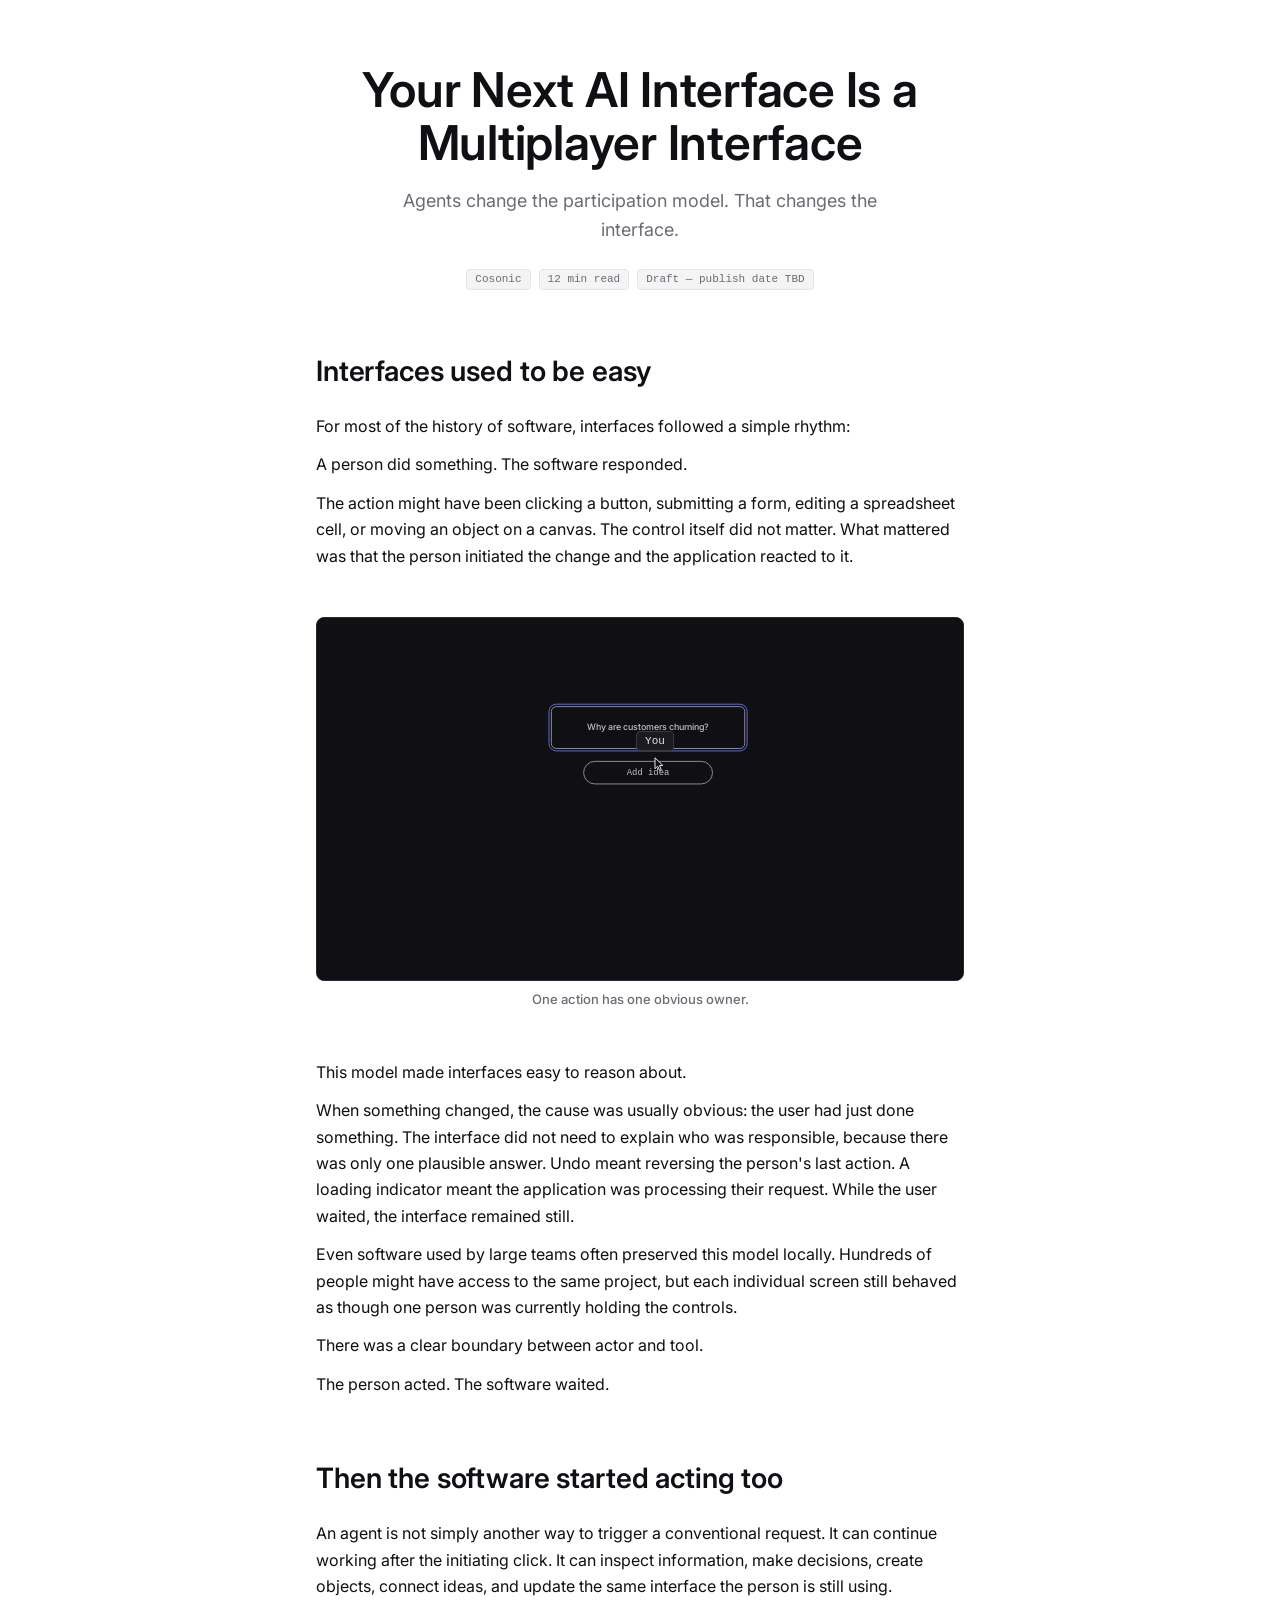
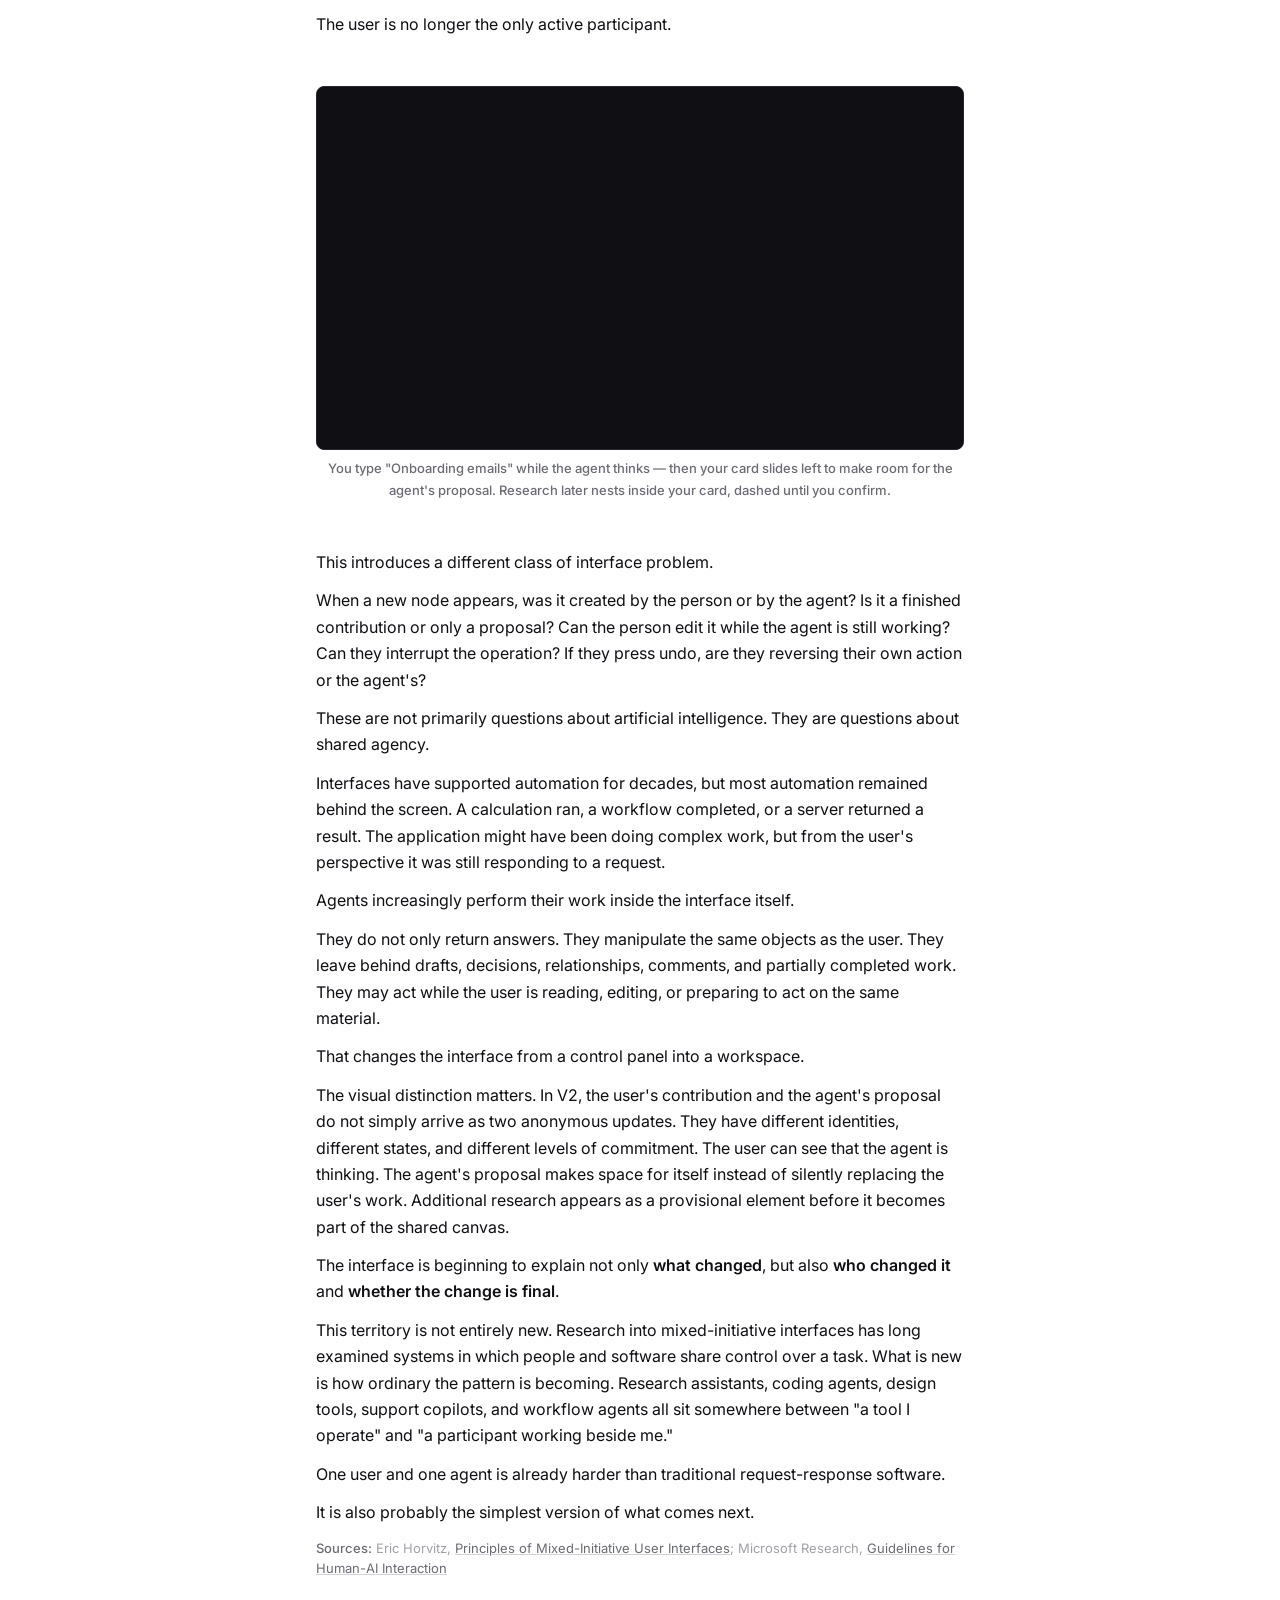
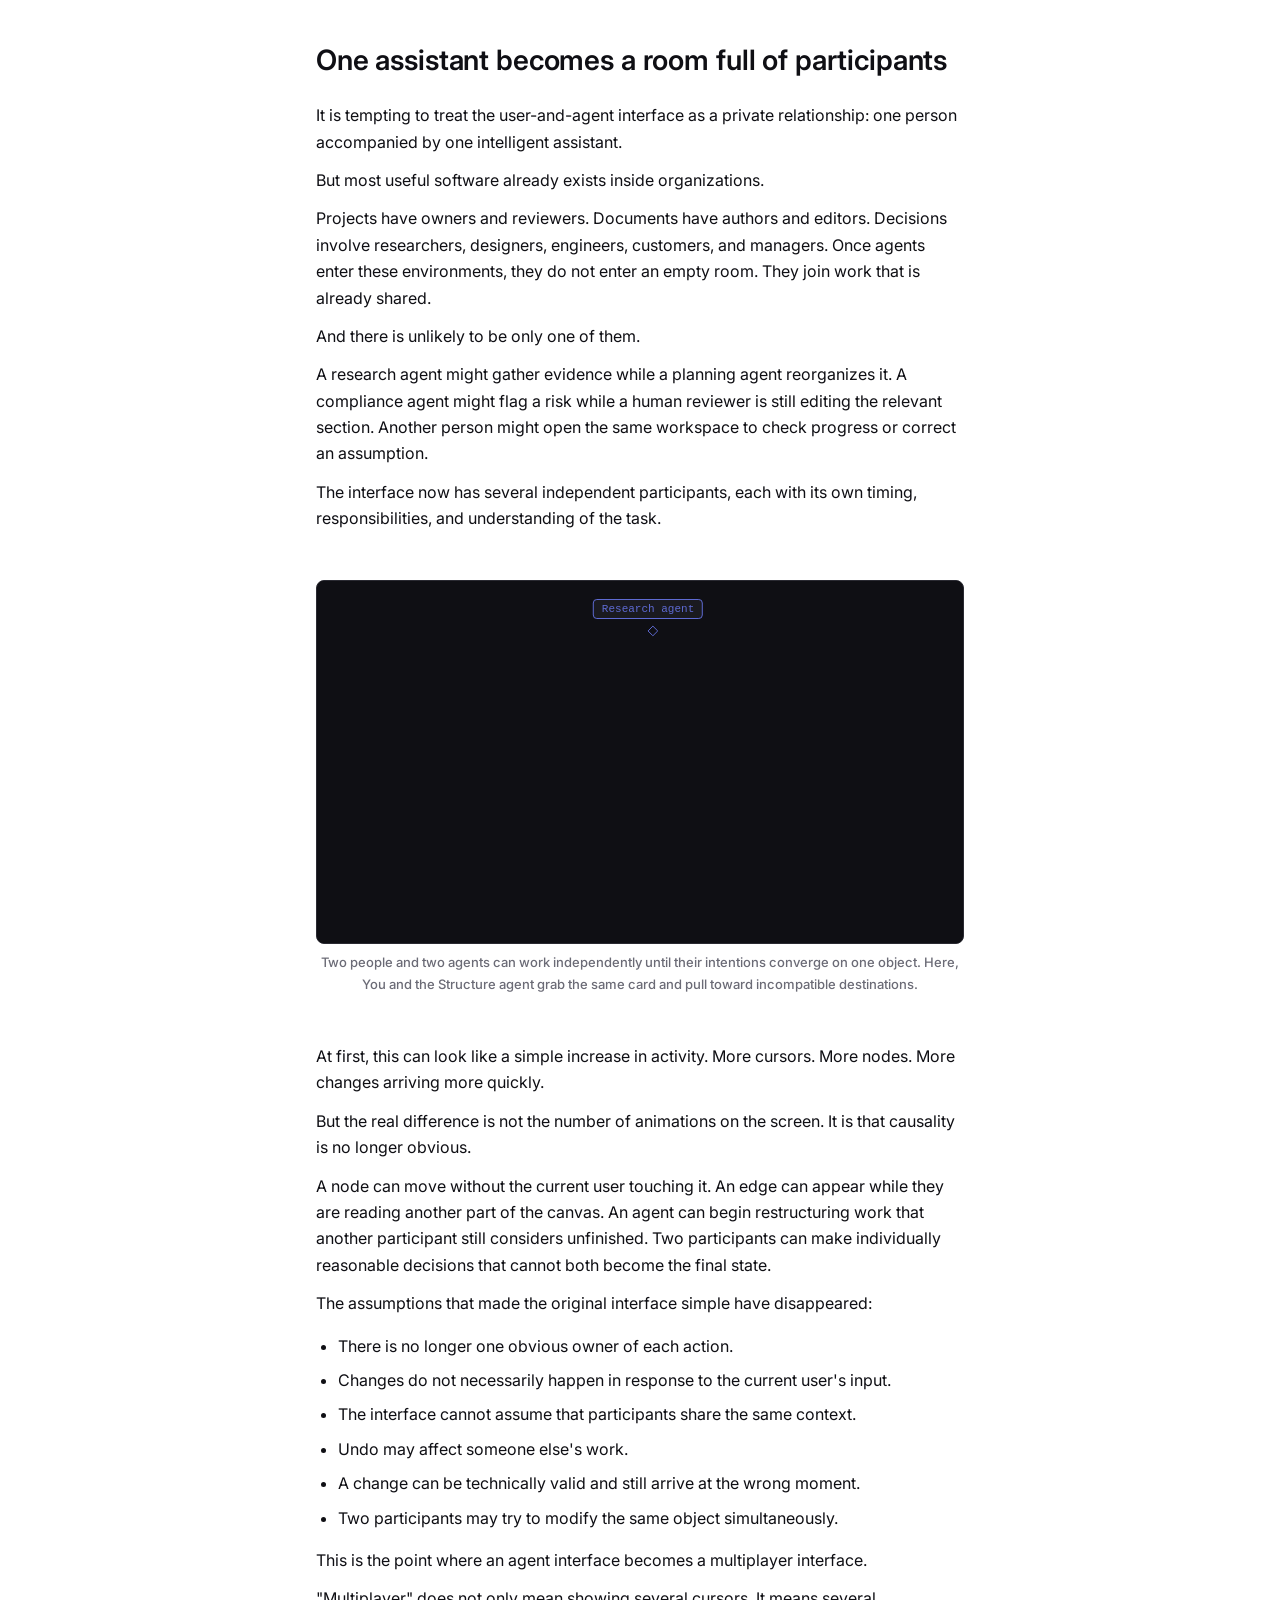
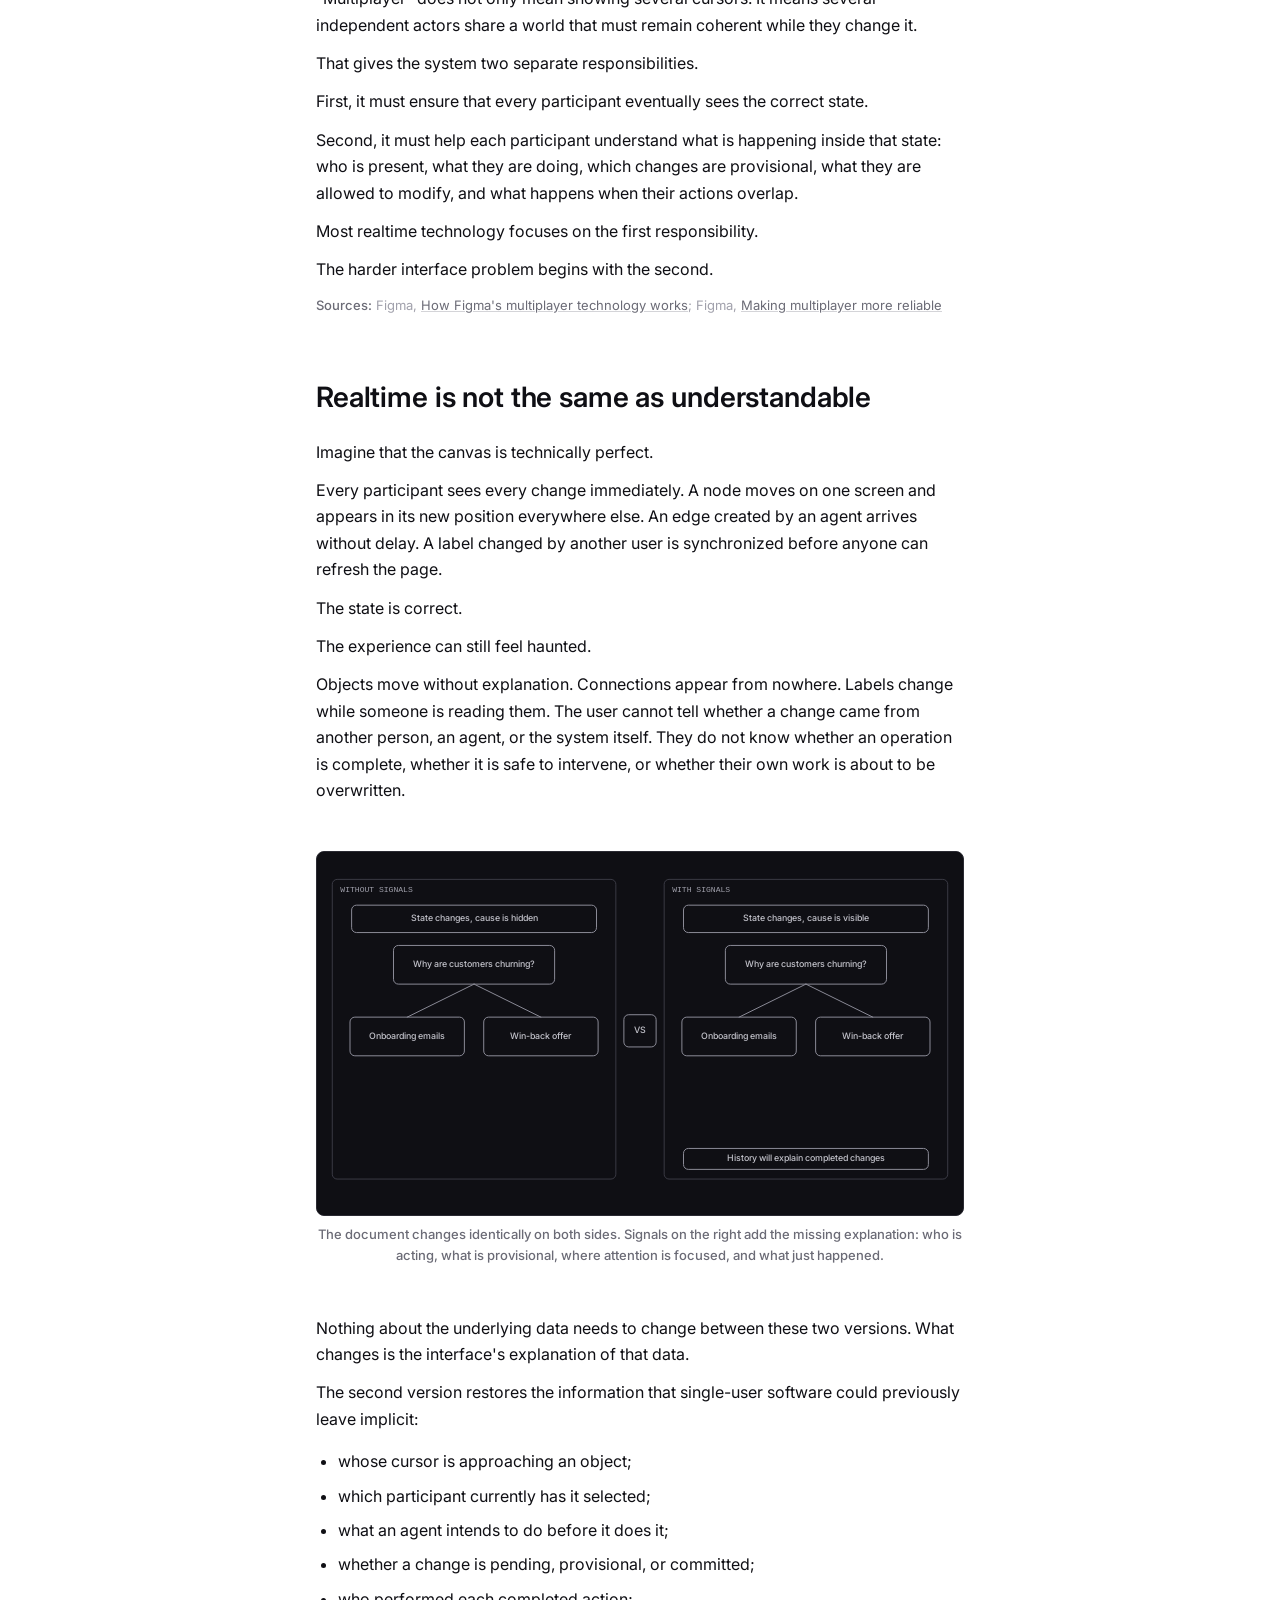
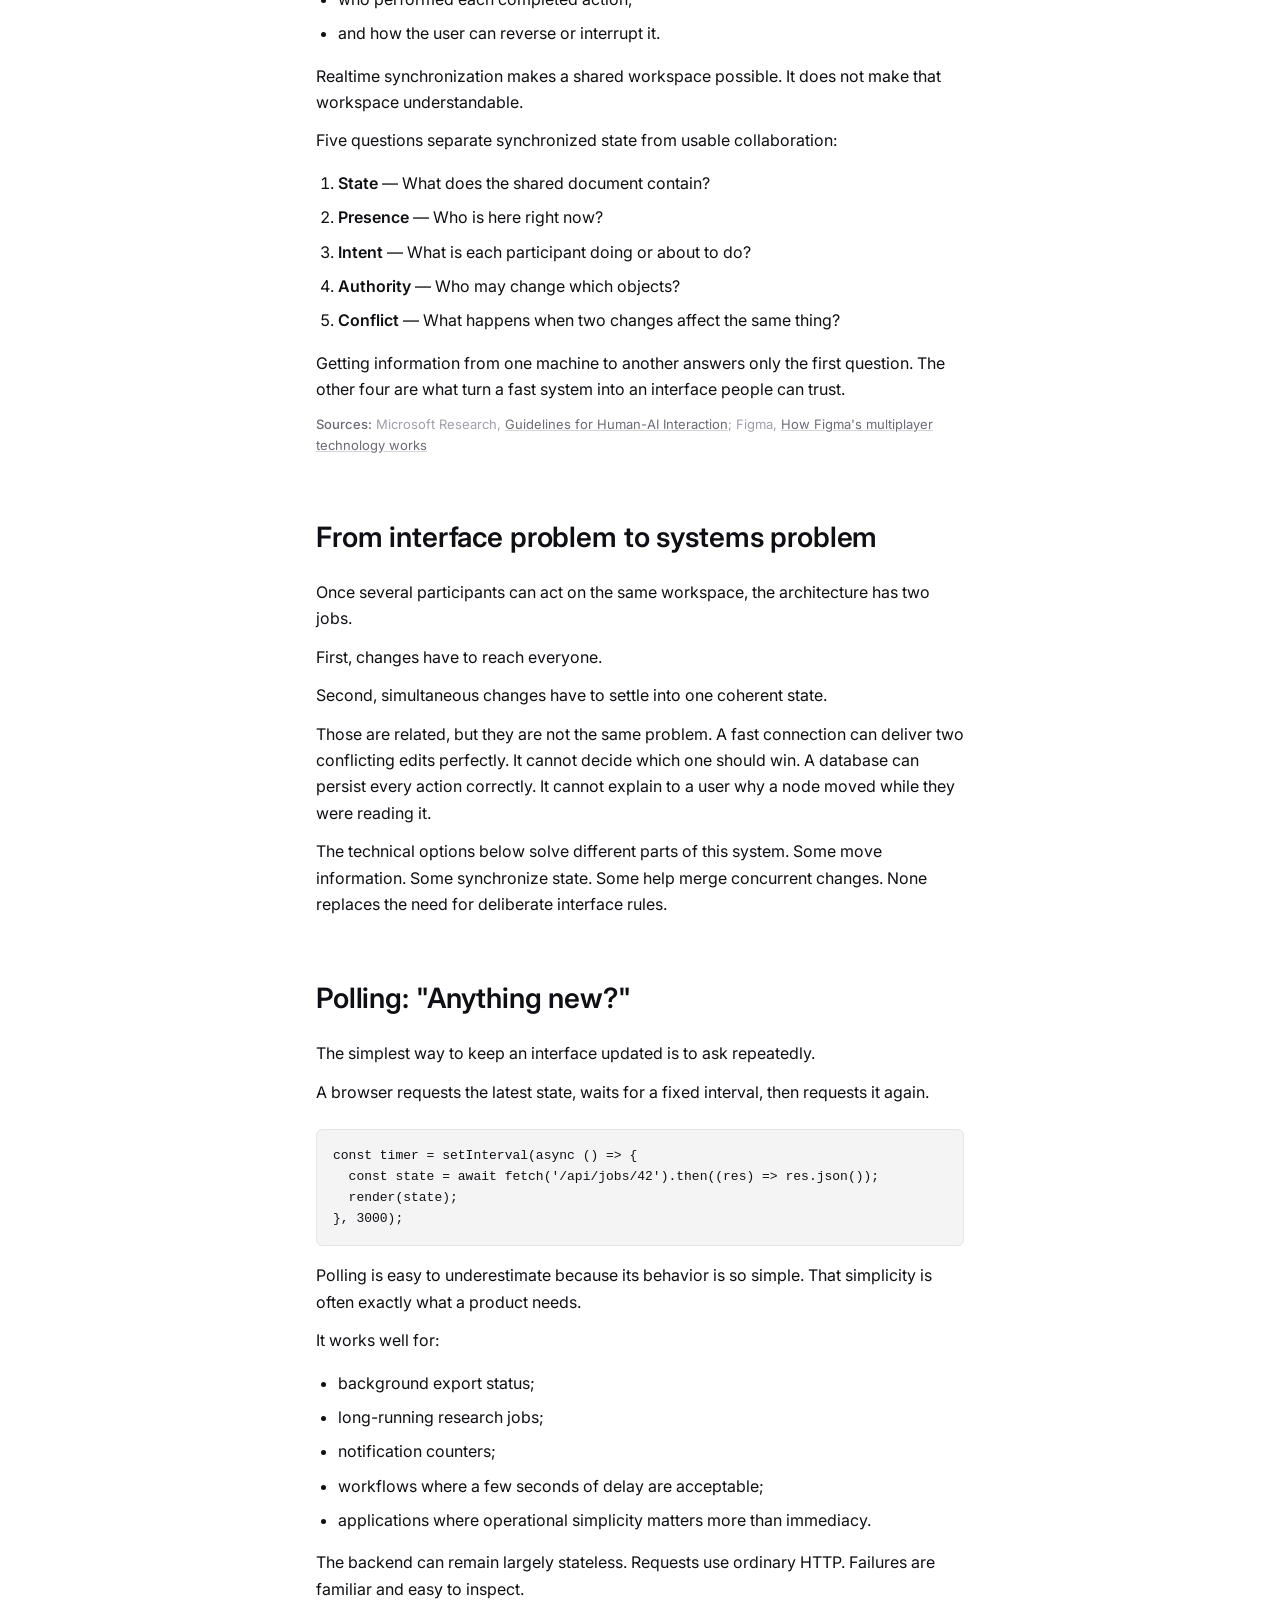
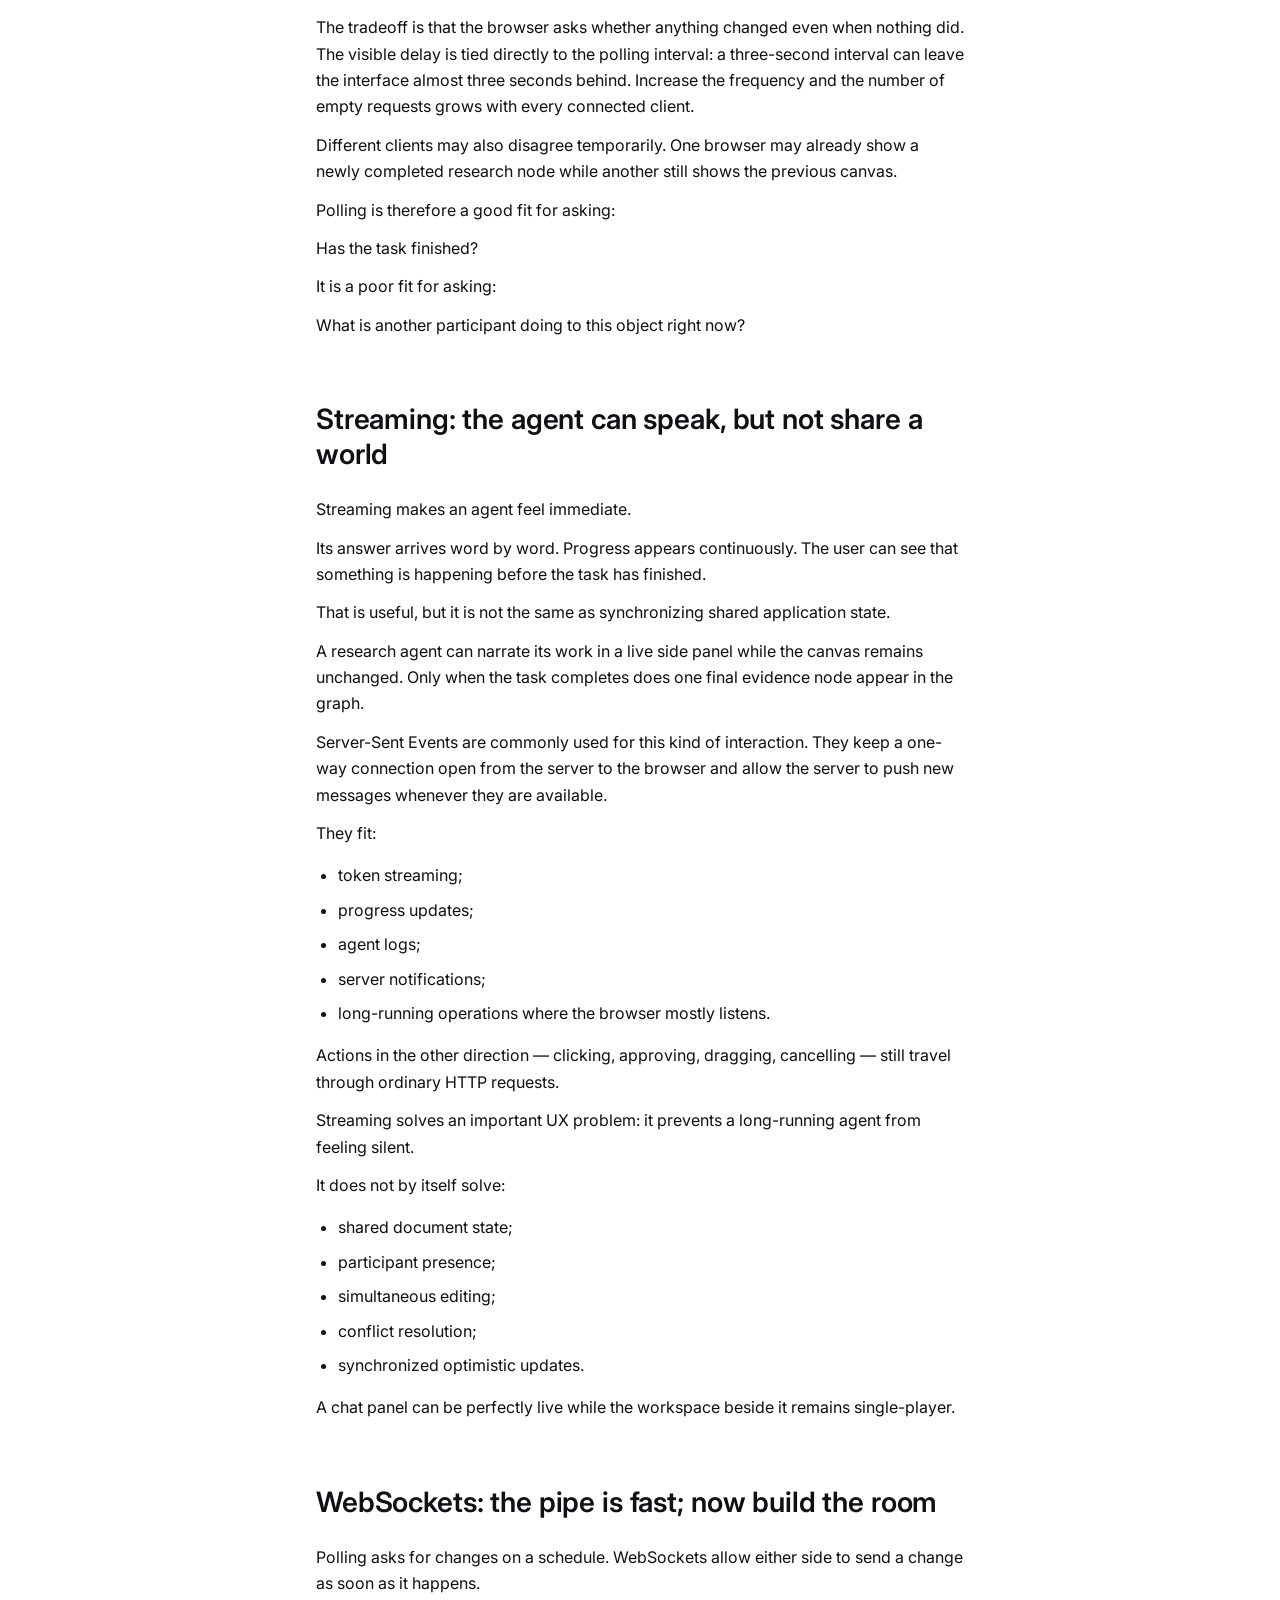
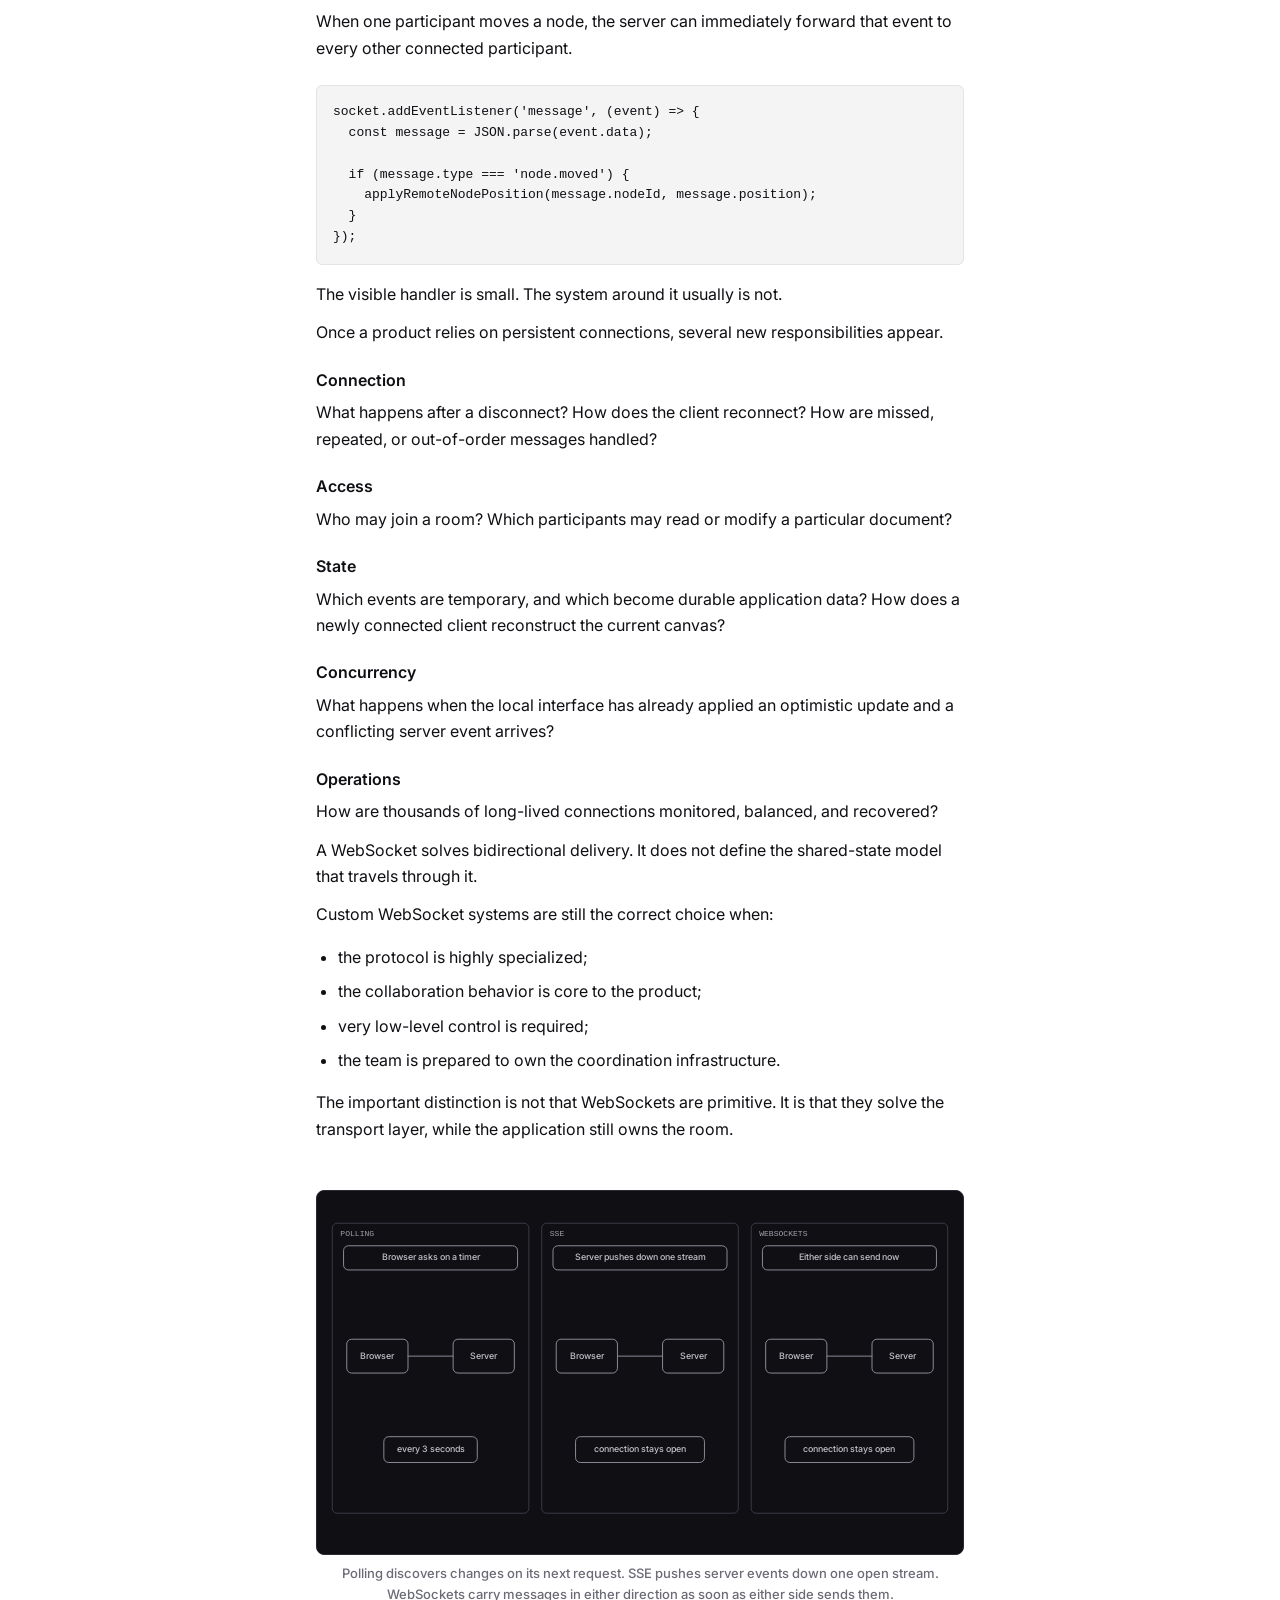
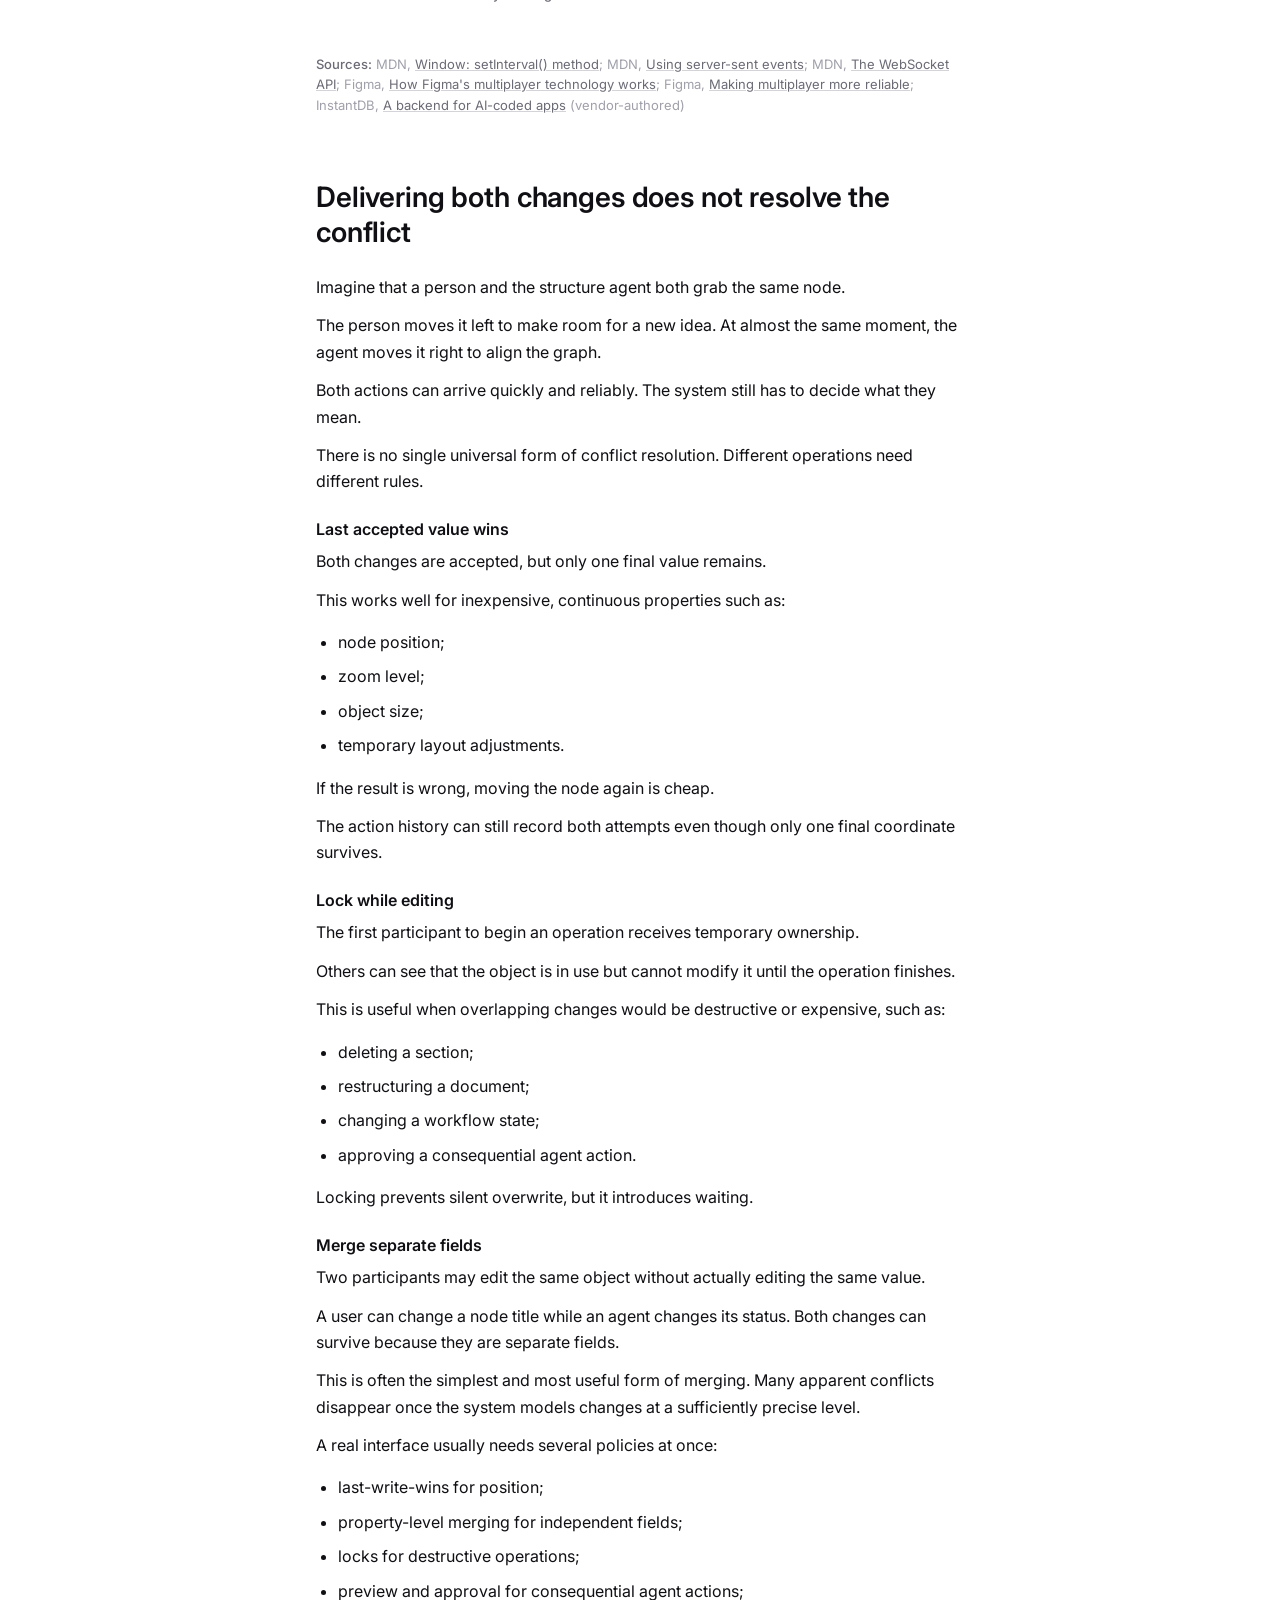
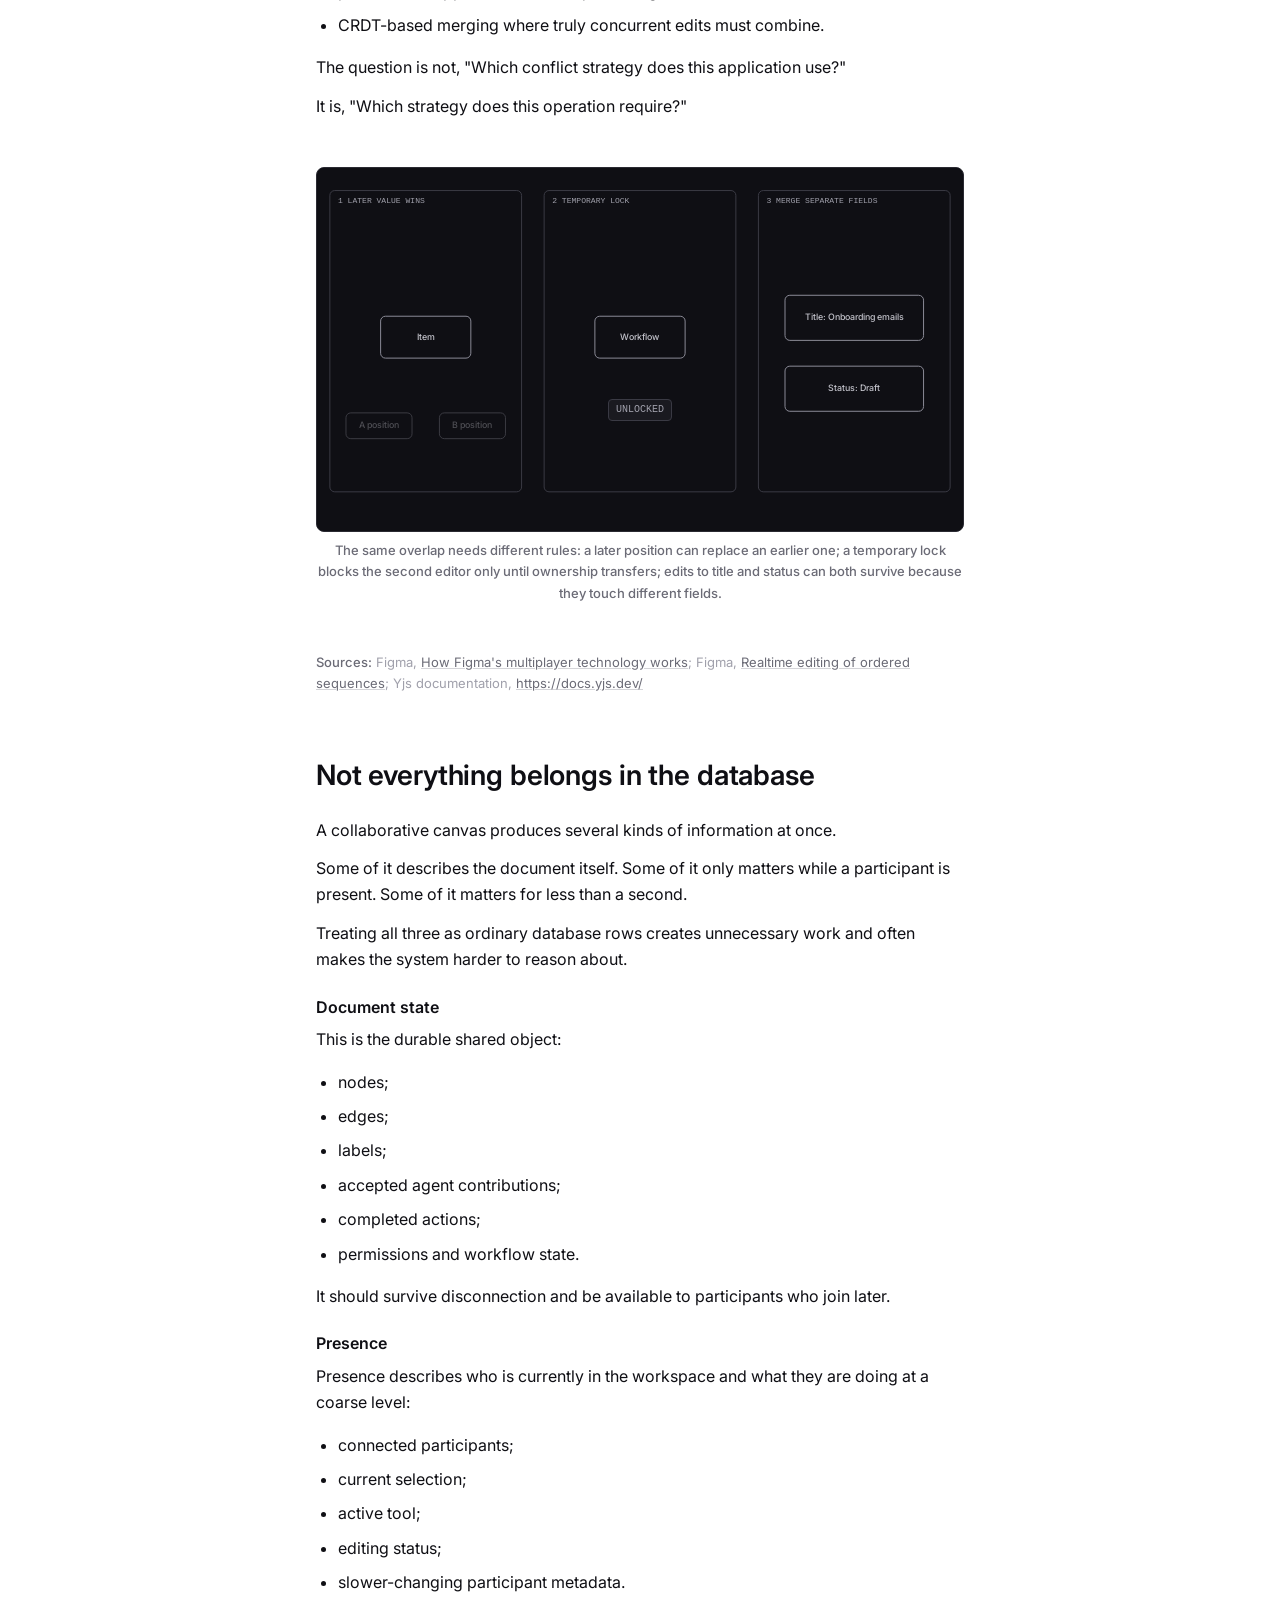
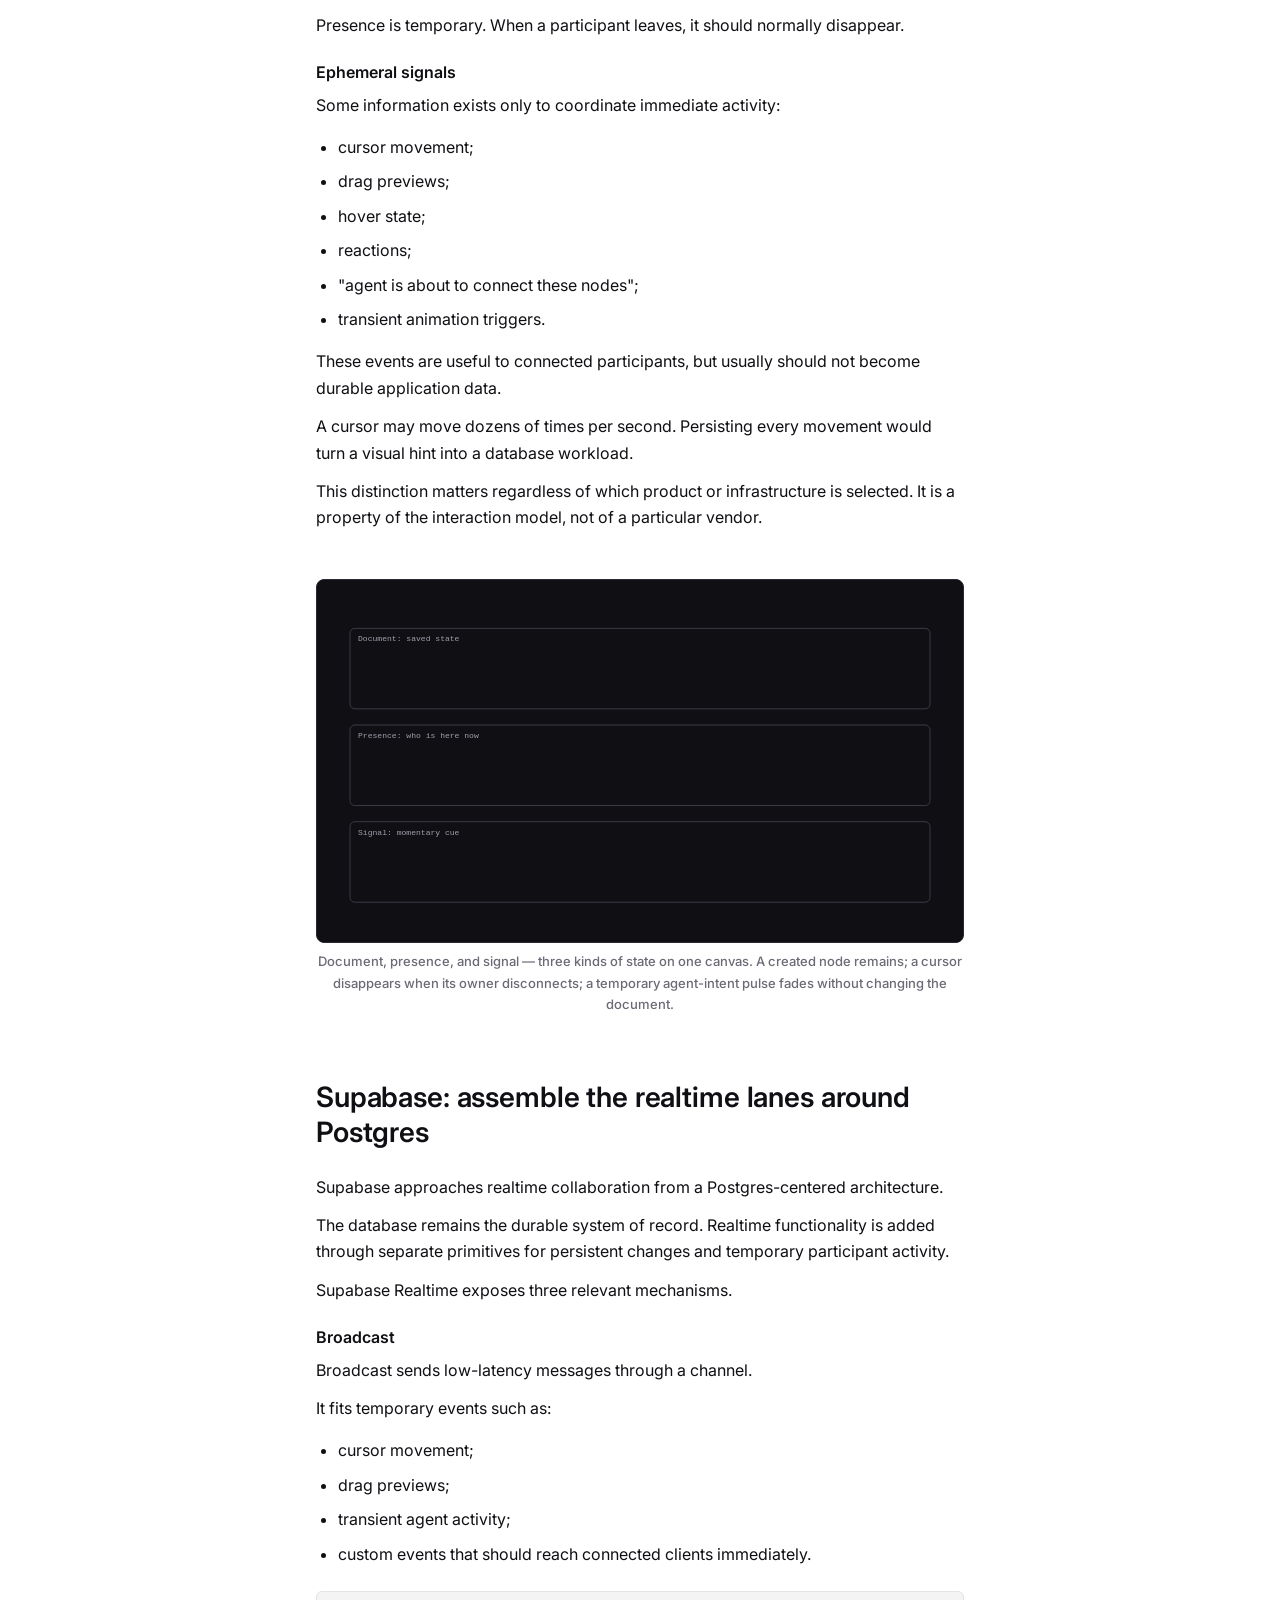
==== commit 208db951: "updates on the scenes" ====
--- a/index.html
+++ b/index.html
@@ -70,7 +70,7 @@
       <p>The interface now has several independent participants, each with its own timing, responsibilities, and understanding of the task.</p>
       <figure class="figure-breakout">
         <div class="animation-container" data-scene="V3" data-theme="dark" data-cursor-tags="boxed"></div>
-        <figcaption>Two people and two agents work on the same canvas — before anything tells them what the others are doing.</figcaption>
+        <figcaption>Two people and two agents can work independently until their intentions converge on one object. Here, You and the Structure agent grab the same card and pull toward incompatible destinations.</figcaption>
       </figure>
       <p>At first, this can look like a simple increase in activity. More cursors. More nodes. More changes arriving more quickly.</p>
       <p>But the real difference is not the number of animations on the screen. It is that causality is no longer obvious.</p>
@@ -103,7 +103,7 @@
       <p>Objects move without explanation. Connections appear from nowhere. Labels change while someone is reading them. The user cannot tell whether a change came from another person, an agent, or the system itself. They do not know whether an operation is complete, whether it is safe to intervene, or whether their own work is about to be overwritten.</p>
       <figure class="figure-breakout">
         <div class="animation-container" data-scene="V4" data-theme="dark" data-cursor-tags="boxed"></div>
-        <figcaption>Same state, two readings: the second pass adds actor labels, intent signals, and history to explain the silent changes.</figcaption>
+        <figcaption>The document changes identically on both sides. Signals on the right add the missing explanation: who is acting, what is provisional, where attention is focused, and what just happened.</figcaption>
       </figure>
       <p>Nothing about the underlying data needs to change between these two versions. What changes is the interface's explanation of that data.</p>
       <p>The second version restores the information that single-user software could previously leave implicit:</p>
@@ -225,7 +225,7 @@
       <p>The important distinction is not that WebSockets are primitive. It is that they solve the transport layer, while the application still owns the room.</p>
       <figure class="figure-breakout">
         <div class="animation-container" data-scene="D1" data-theme="dark" data-cursor-tags="boxed"></div>
-        <figcaption>Three ways updates reach the browser — polling, SSE, and WebSockets compared.</figcaption>
+        <figcaption>Polling discovers changes on its next request. SSE pushes server events down one open stream. WebSockets carry messages in either direction as soon as either side sends them.</figcaption>
       </figure>
       <p class="sources"><strong>Sources:</strong> MDN, <a href="https://developer.mozilla.org/en-US/docs/Web/API/Window/setInterval">Window: setInterval() method</a>; MDN, <a href="https://developer.mozilla.org/en-US/docs/Web/API/Server-sent_events/Using_server-sent_events">Using server-sent events</a>; MDN, <a href="https://developer.mozilla.org/en-US/docs/Web/API/WebSockets_API">The WebSocket API</a>; Figma, <a href="https://www.figma.com/blog/how-figmas-multiplayer-technology-works/">How Figma's multiplayer technology works</a>; Figma, <a href="https://www.figma.com/blog/making-multiplayer-more-reliable/">Making multiplayer more reliable</a>; InstantDB, <a href="https://www.instantdb.com/essays/architecture">A backend for AI-coded apps</a> (vendor-authored)</p>
     </section>
@@ -274,7 +274,7 @@
       <p>It is, "Which strategy does this operation require?"</p>
       <figure class="figure-breakout">
         <div class="animation-container" data-scene="D2" data-theme="dark" data-cursor-tags="boxed"></div>
-        <figcaption>One collision, three policies — later value wins, temporary lock, and separate fields both survive.</figcaption>
+        <figcaption>The same overlap needs different rules: a later position can replace an earlier one; a temporary lock blocks the second editor only until ownership transfers; edits to title and status can both survive because they touch different fields.</figcaption>
       </figure>
       <p class="sources"><strong>Sources:</strong> Figma, <a href="https://www.figma.com/blog/how-figmas-multiplayer-technology-works/">How Figma's multiplayer technology works</a>; Figma, <a href="https://www.figma.com/blog/realtime-editing-of-ordered-sequences/">Realtime editing of ordered sequences</a>; Yjs documentation, <a href="https://docs.yjs.dev/">https://docs.yjs.dev/</a></p>
     </section>
@@ -460,7 +460,7 @@
       <p>The right choice depends on whether reducing synchronization plumbing is worth adopting a more opinionated backend abstraction.</p>
       <figure class="figure-breakout">
         <div class="animation-container" data-scene="D4" data-theme="dark" data-cursor-tags="boxed"></div>
-        <figcaption>Event handlers versus a subscribed result — explicit cache-handling code compared with data that stays current through the sync layer.</figcaption>
+        <figcaption>The same remote change creates two different jobs: event delivery leaves the application to update and reconcile its cache; a live query makes the sync layer responsible for keeping the subscribed result current.</figcaption>
       </figure>
       <p class="sources"><strong>Sources:</strong> InstantDB, <a href="https://www.instantdb.com/essays/db_browser">Database in the Browser, a Spec</a> (vendor-authored); InstantDB, <a href="https://www.instantdb.com/essays/architecture">A backend for AI-coded apps</a> (vendor-authored); InstantDB, <a href="https://www.instantdb.com/docs/instaql">InstaQL</a>; InstantDB, <a href="https://www.instantdb.com/docs/presence-and-topics">Presence and topics</a>; InstantDB, <a href="https://www.instantdb.com/docs/permissions">Permissions</a>; InstantDB, <a href="https://www.instantdb.com/docs/self-hosting">Self-hosting</a></p>
     </section>
@@ -565,8 +565,8 @@
       <p>The amount of activity has not decreased.</p>
       <p>What changes is that the activity has become understandable.</p>
       <figure class="figure-breakout">
-        <div class="animation-container" data-scene="V5"></div>
-        <figcaption>A legible multi-agent workspace — the user creates an idea while the research agent announces it is adding evidence. The structure agent highlights two targets before connecting them. A second human reviews the top-level question. When an agent action conflicts with a human edit, the interface applies a visible policy and records the result in the activity history.</figcaption>
+        <div class="animation-container" data-scene="V5" data-theme="dark" data-cursor-tags="boxed" role="img" aria-labelledby="v5-caption"></div>
+        <figcaption id="v5-caption">A legible multi-agent workspace — the user creates an idea while the research agent announces it is adding evidence. The structure agent highlights two targets before connecting them. A second human reviews the top-level question. When an agent action conflicts with a human edit, the interface applies a visible policy and records the result in the activity history.</figcaption>
       </figure>
       <p>Nothing an agent does arrives without context.</p>
       <p>Its target becomes visible before the action. Provisional work looks provisional. Completed work is attributed. Consequential changes can be interrupted or undone. When two actions overlap, the result follows a rule that the interface can explain.</p>
@@ -597,6 +597,7 @@
   <script src="js/scenes/v2-shared-canvas.js"></script>
   <script src="js/scenes/v3.js"></script>
   <script src="js/scenes/v4.js"></script>
+  <script src="js/scenes/v5.js"></script>
   <script src="js/scenes/d1.js"></script>
   <script src="js/scenes/d2.js"></script>
   <script src="js/scenes/d3.js"></script>
--- a/styles.css
+++ b/styles.css
@@ -353,6 +353,14 @@
   border-color: #2a2a32;
 }
 
+/* V5's history is chronological, so preserve the newest policy result when
+   the single-line ticker has to clip on a narrow canvas. */
+.animation-container[data-scene='V5'] .animation-activity-log {
+  display: flex;
+  justify-content: flex-end;
+  text-align: right;
+}
+
 .animation-container.reduced-motion {
   display: flex;
   align-items: center;
@@ -571,6 +579,17 @@
     margin-left: 0;
   }
 
+  /* Keep the closing workspace's SVG labels readable after the 800px scene
+     is scaled into a narrow viewport. HTML presence labels already retain
+     their CSS pixel size; this brings the graph labels closer to parity. */
+  .animation-container[data-scene='V5'] svg text {
+    font-size: 15px;
+  }
+
+  .animation-container[data-scene='V5'] .animation-overlay > div {
+    font-size: 9px !important;
+  }
+
   .layer-cards {
     grid-template-columns: 1fr;
   }
